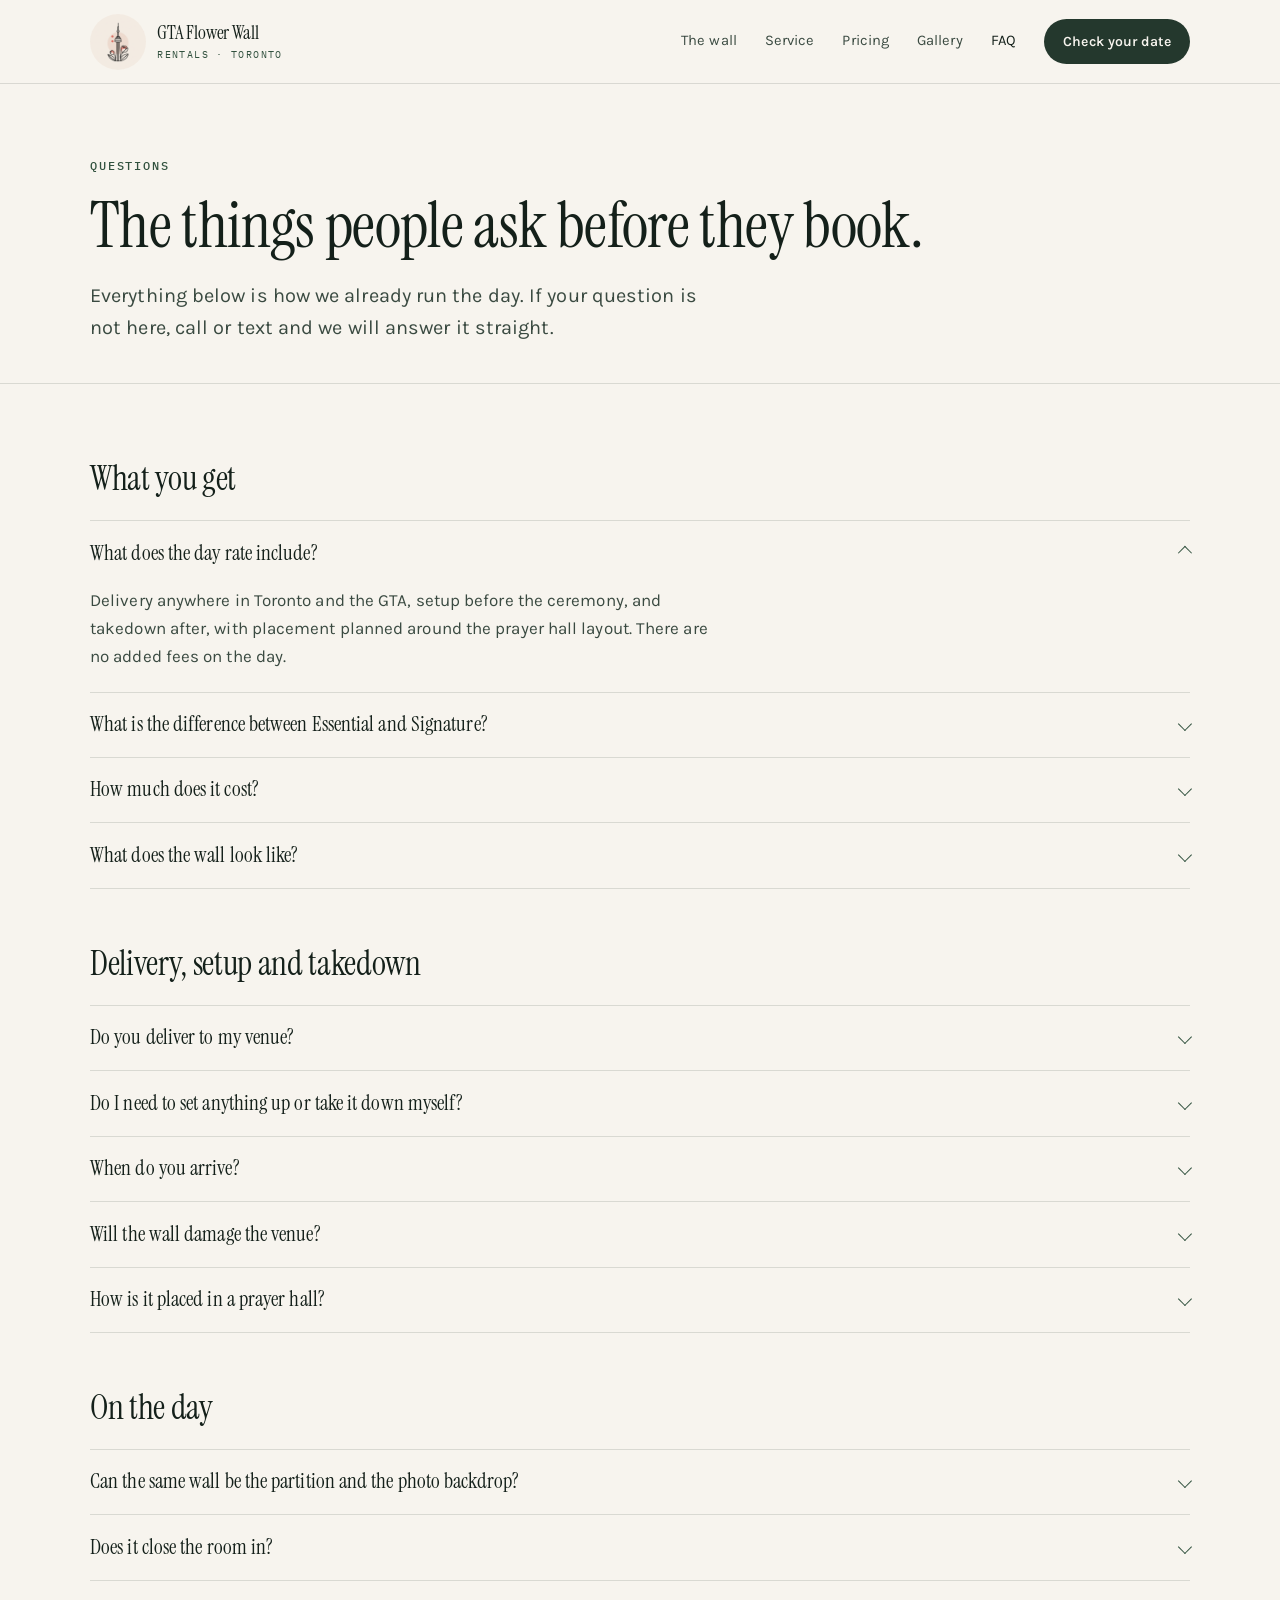
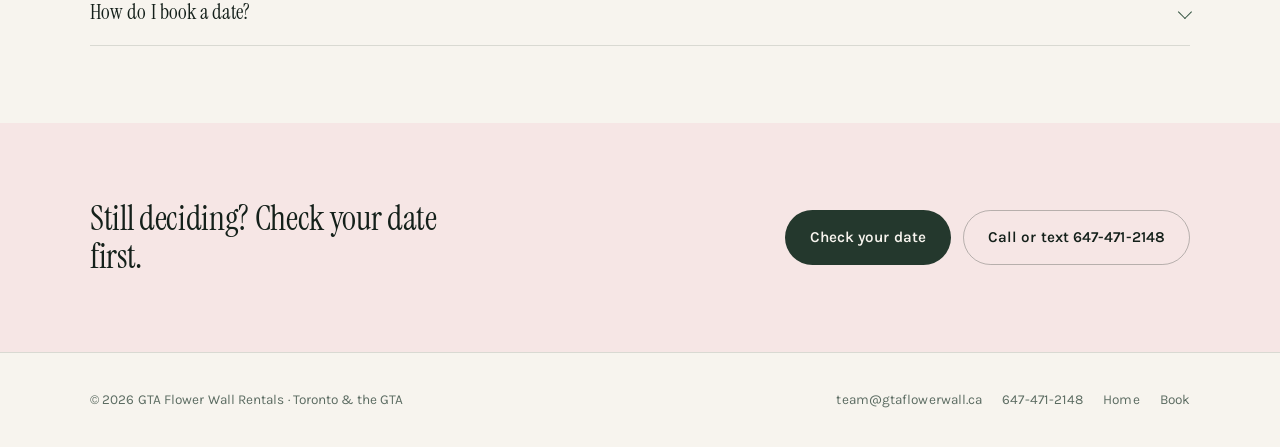
==== faq.html @ 5f161424 "Name the cities and venues we actually serve Searches come in by city, not by region, so the title, " ====
<!doctype html>
<html lang="en">
<head>
<meta charset="utf-8" />
<meta name="viewport" content="width=device-width, initial-scale=1" />
<title>FAQ | Nikkah Partition &amp; Flower Wall Rental in the GTA</title>
<meta name="description" content="Common questions about renting our nikkah partition and flower wall in Toronto and the GTA — what the day rate includes, how delivery, setup and takedown work, and how to book a date." />
<link rel="canonical" href="https://www.gtaflowerwall.ca/faq.html" />
<meta property="og:title" content="FAQ — GTA Flower Wall Rentals" />
<meta property="og:description" content="What the day rate includes, how delivery, setup and takedown work, and how to book. Nikkah partition and flower wall rental across Toronto and the GTA." />
<meta property="og:image" content="https://www.gtaflowerwall.ca/assets/tier2-offcenter.webp" />
<meta property="og:image:width" content="2000" />
<meta property="og:image:height" content="2000" />
<meta property="og:image:alt" content="A white cascading floral wall with chiffon draping, set up as a partition in a masjid prayer hall" />
<meta property="og:type" content="website" />
<meta property="og:url" content="https://www.gtaflowerwall.ca/faq.html" />
<meta property="og:site_name" content="GTA Flower Wall Rentals" />
<meta property="og:locale" content="en_CA" />
<meta name="twitter:card" content="summary_large_image" />
<meta name="twitter:title" content="FAQ — GTA Flower Wall Rentals" />
<meta name="twitter:description" content="What the day rate includes, how delivery, setup and takedown work, and how to book. Nikkah partition and flower wall rental across Toronto and the GTA." />
<meta name="twitter:image" content="https://www.gtaflowerwall.ca/assets/tier2-offcenter.webp" />
<meta name="robots" content="index, follow, max-image-preview:large, max-snippet:-1" />
<meta name="theme-color" content="#24382D" />
<link rel="icon" href="./assets/logo.webp" />

<script type="application/ld+json">
{
  "@context": "https://schema.org",
  "@type": "FAQPage",
  "url": "https://www.gtaflowerwall.ca/faq.html",
  "mainEntity": [
    {
      "@type": "Question",
      "name": "What does the day rate include?",
      "acceptedAnswer": {
        "@type": "Answer",
        "text": "Delivery anywhere in Toronto and the GTA, setup before the ceremony, and takedown after. Placement is planned around the prayer hall layout. There are no added fees on the day."
      }
    },
    {
      "@type": "Question",
      "name": "Do you deliver to my venue?",
      "acceptedAnswer": {
        "@type": "Answer",
        "text": "We serve the whole Greater Toronto Area, and delivery is included in the day rate rather than billed separately. That covers Toronto — including Etobicoke, Scarborough and North York — along with Mississauga, Brampton, Markham, Vaughan, Richmond Hill, Oakville, Milton, Pickering and Ajax. The wall has been set up in masjid prayer halls and banquet halls alike. If your venue sits outside the GTA, ask and we will tell you what is possible."
      }
    },
    {
      "@type": "Question",
      "name": "Do I need to set anything up or take it down myself?",
      "acceptedAnswer": {
        "@type": "Answer",
        "text": "No. We agree an arrival window with you, come in ahead of the guests, position the wall and secure the draping. Afterwards we take the wall down and leave the space as we found it. Nothing is left for you or your family to clean up."
      }
    },
    {
      "@type": "Question",
      "name": "What is the difference between the Essential and Signature packages?",
      "acceptedAnswer": {
        "@type": "Answer",
        "text": "Essential is the flower wall backdrop with full draping, plus two chair covers. Signature adds a white rug under the wall, candle accents and floral arrangements. Delivery, setup and takedown are included in both."
      }
    },
    {
      "@type": "Question",
      "name": "Will the wall damage the venue?",
      "acceptedAnswer": {
        "@type": "Answer",
        "text": "No. The wall is freestanding on a narrow base. Nothing is fixed to walls, carpet or fittings, so there is nothing to patch, unscrew or clean off afterwards."
      }
    },
    {
      "@type": "Question",
      "name": "Can the same wall work as both a partition and a photo backdrop?",
      "acceptedAnswer": {
        "@type": "Answer",
        "text": "Yes, that is what it is built for. It stands as a full-height partition separating the ceremony space during the nikkah, then becomes the wall everyone photographs afterwards. It reads clean in photos and video, in daylight or hall lighting."
      }
    },
    {
      "@type": "Question",
      "name": "What does the wall look like?",
      "acceptedAnswer": {
        "@type": "Answer",
        "text": "White cascading florals with pink and ivory accents, and chiffon drape running to the floor."
      }
    },
    {
      "@type": "Question",
      "name": "How is the wall placed in a prayer hall?",
      "acceptedAnswer": {
        "@type": "Answer",
        "text": "We position it to respect the prayer hall layout and keep the walkways clear. Because it is freestanding, placement can be adjusted on the day to suit the room."
      }
    },
    {
      "@type": "Question",
      "name": "How do I book a date?",
      "acceptedAnswer": {
        "@type": "Answer",
        "text": "Pick your date on the booking form on the main page and it fills in the request, or call or text 647-471-2148. We reply with availability, usually the same day."
      }
    },
    {
      "@type": "Question",
      "name": "How much does it cost?",
      "acceptedAnswer": {
        "@type": "Answer",
        "text": "There are two packages, each charged as one flat day rate with delivery, setup and takedown included. Current rates for both are listed on the pricing section of the main page."
      }
    }
  ]
}
</script>

<link rel="preconnect" href="https://fonts.googleapis.com">
<link rel="preconnect" href="https://fonts.gstatic.com" crossorigin>
<link href="https://fonts.googleapis.com/css2?family=Instrument+Serif:ital@0;1&family=Karla:wght@400;500;600&family=IBM+Plex+Mono:wght@400;500&display=swap" rel="stylesheet">

<style>
/* ──────────────────────────────────────────────────────────
   These tokens and the header/footer rules are kept in step
   with index.html by hand. Change a colour or the nav there
   and it needs the same change here.
   ────────────────────────────────────────────────────────── */

/* ── tokens ─────────────────────────────────────────────── */
:root{
  color-scheme: light;
  --ink:#14201A;
  --moss:#24382D;
  --moss-2:#31513E;
  --sage:#8CA894;
  --blush:#E7B9BC;
  --blush-2:#F6E6E5;
  --ivory:#F7F4EE;
  --paper:#FFFFFF;
  --rule:rgba(20,32,26,.13);
  --rule-strong:rgba(20,32,26,.28);

  --display:"Instrument Serif",Georgia,"Times New Roman",serif;
  --body:"Karla",ui-sans-serif,system-ui,-apple-system,"Segoe UI",Roboto,sans-serif;
  --mono:"IBM Plex Mono",ui-monospace,SFMono-Regular,Menlo,monospace;

  --pad:clamp(1.25rem,4vw,2.5rem);
  --gap:clamp(2.5rem,6vw,5rem);
  --max:1180px;
}

*,*::before,*::after{box-sizing:border-box}
html{scroll-behavior:smooth; -webkit-text-size-adjust:100%}
body{
  margin:0; background:var(--ivory); color:var(--ink);
  font-family:var(--body); font-size:clamp(1rem,.97rem + .18vw,1.0625rem);
  line-height:1.65; letter-spacing:.005em;
  -webkit-font-smoothing:antialiased;
}
img{max-width:100%; display:block}
a{color:inherit}
:focus-visible{outline:2px solid var(--moss); outline-offset:3px; border-radius:2px}

/* ── type ───────────────────────────────────────────────── */
h1,h2,h3{font-family:var(--display); font-weight:400; letter-spacing:-.01em; margin:0}
h1{font-size:clamp(2.4rem,1.6rem + 3.4vw,4rem); line-height:1.04}
h2{font-size:clamp(1.6rem,1.3rem + 1.2vw,2.1rem); line-height:1.12}
p{margin:0}
.lede{font-size:clamp(1.05rem,1rem + .4vw,1.25rem); line-height:1.6; color:#3A4A41; max-width:52ch}
.eyebrow{
  font-family:var(--mono); font-size:.72rem; font-weight:500;
  letter-spacing:.16em; text-transform:uppercase; color:var(--moss-2);
}
.section-head{margin-top:.9rem}
.section-lede{margin-top:1rem}

/* ── layout ─────────────────────────────────────────────── */
.wrap{max-width:var(--max); margin-inline:auto; padding-inline:var(--pad)}
section{padding-block:var(--gap)}
.rule-top{border-top:1px solid var(--rule)}

/* ── buttons ────────────────────────────────────────────── */
.btn{
  display:inline-flex; align-items:center; gap:.55rem;
  font-family:var(--body); font-weight:600; font-size:.95rem;
  padding:.85rem 1.5rem; border-radius:999px; border:1px solid transparent;
  text-decoration:none; cursor:pointer;
  transition:background .18s ease,color .18s ease,border-color .18s ease,transform .18s ease;
}
.btn-primary{background:var(--moss); color:var(--ivory)}
.btn-primary:hover{background:var(--ink)}
.btn-ghost{border-color:var(--rule-strong); color:var(--ink); background:transparent}
.btn-ghost:hover{background:rgba(36,56,45,.06)}
.btn:active{transform:translateY(1px)}

/* ── header ─────────────────────────────────────────────── */
.sticky-top{position:sticky; top:0; z-index:50}
.site-head{
  background:rgba(247,244,238,.86); backdrop-filter:blur(10px);
  border-bottom:1px solid var(--rule);
}
.head-in{display:flex; align-items:center; justify-content:space-between; gap:1rem; padding-block:.85rem}
.brand{display:flex; align-items:center; gap:.7rem; text-decoration:none}
.brand img{height:56px; width:56px; border-radius:50%; object-fit:cover}
.brand b{font-family:var(--display); font-weight:400; font-size:1.18rem; letter-spacing:-.01em; line-height:1.1}
.brand small{display:block; font-family:var(--mono); font-size:.62rem; letter-spacing:.14em; text-transform:uppercase; color:var(--moss-2)}
.nav{display:flex; align-items:center; gap:1.75rem}
.nav a{font-size:.92rem; text-decoration:none; color:#3A4A41; transition:color .15s ease}
.nav a:hover{color:var(--ink)}
.nav a[aria-current="page"]{color:var(--ink)}
.nav .btn{padding:.6rem 1.15rem; font-size:.88rem; color:var(--ivory)}
.menu-btn{display:none; background:none; border:1px solid var(--rule-strong); border-radius:10px; padding:.5rem .6rem; cursor:pointer; color:var(--ink)}
.mobile-nav{display:none; border-top:1px solid var(--rule); background:var(--ivory)}
.mobile-nav a{display:block; padding:.7rem var(--pad); text-decoration:none; border-bottom:1px solid var(--rule)}
.mobile-nav a:last-child{border-bottom:0; color:var(--moss); font-weight:600}
@media (max-width:860px){
  .nav{display:none}
  .menu-btn{display:inline-flex}
  .mobile-nav.open{display:block}
}

/* ── page head ──────────────────────────────────────────── */
.page-head{padding-block:clamp(2.5rem,6vw,4.5rem) clamp(1.5rem,3vw,2.5rem)}
.page-head h1{margin-top:1.1rem}
.page-head .lede{margin-top:1.3rem}

/* ── faq list ───────────────────────────────────────────── */
.faq-group + .faq-group{margin-top:clamp(2.5rem,5vw,3.5rem)}
.faq-group h2{margin-bottom:1.4rem}
.faq{border-top:1px solid var(--rule)}
.faq details{border-bottom:1px solid var(--rule)}
.faq summary{
  display:flex; align-items:flex-start; justify-content:space-between; gap:1.5rem;
  padding:1.15rem 0; cursor:pointer; list-style:none;
  font-family:var(--display); font-size:clamp(1.15rem,1.05rem + .35vw,1.4rem);
  line-height:1.3; transition:color .15s ease;
}
.faq summary::-webkit-details-marker{display:none}
.faq summary:hover{color:var(--moss-2)}
/* The chevron is drawn in CSS so the markup stays plain text. */
.faq summary::after{
  content:""; flex:none; width:.62rem; height:.62rem; margin-top:.5rem;
  border-right:1.5px solid var(--moss-2); border-bottom:1.5px solid var(--moss-2);
  transform:rotate(45deg); transition:transform .2s ease;
}
.faq details[open] summary::after{transform:rotate(-135deg)}
.faq .answer{padding:0 0 1.35rem; max-width:64ch; color:#3A4A41}
.faq .answer p + p{margin-top:.9rem}
.faq .answer a{color:var(--moss-2)}

/* ── closing call to action ─────────────────────────────── */
.faq-cta{background:var(--blush-2)}
.faq-cta .inner{display:flex; flex-wrap:wrap; align-items:center; justify-content:space-between; gap:1.5rem}
.faq-cta h2{max-width:22ch}
.faq-cta .actions{display:flex; flex-wrap:wrap; gap:.75rem}

/* ── footer ─────────────────────────────────────────────── */
.site-foot{border-top:1px solid var(--rule); padding-block:2.25rem; font-size:.85rem; color:#5B6B61}
.foot-in{display:flex; flex-wrap:wrap; align-items:center; justify-content:space-between; gap:1rem}
.foot-in a{text-decoration:none}
.foot-in a:hover{color:var(--ink)}
.foot-links{display:flex; flex-wrap:wrap; gap:1.25rem}

@media (prefers-reduced-motion:reduce){
  html{scroll-behavior:auto}
  *,*::before,*::after{animation-duration:.01ms !important; transition-duration:.01ms !important}
}
</style>
</head>
<body>

<div class="sticky-top">
<header class="site-head">
  <div class="wrap head-in">
    <a class="brand" href="./index.html">
      <img src="./assets/logo.webp" alt="" />
      <span><b>GTA Flower Wall</b><small>Rentals · Toronto</small></span>
    </a>
    <nav class="nav">
      <a href="./index.html#wall">The wall</a>
      <a href="./index.html#service">Service</a>
      <a href="./index.html#pricing">Pricing</a>
      <a href="./index.html#gallery">Gallery</a>
      <a href="./faq.html" aria-current="page">FAQ</a>
      <a class="btn btn-primary" href="./index.html#book">Check your date</a>
    </nav>
    <button class="menu-btn" id="menuBtn" aria-expanded="false" aria-controls="mobileNav" aria-label="Open menu">
      <svg width="20" height="20" viewBox="0 0 24 24" fill="none" stroke="currentColor" stroke-width="1.6" aria-hidden="true"><path d="M4 7h16M4 12h16M4 17h16" stroke-linecap="round"/></svg>
    </button>
  </div>
  <nav class="mobile-nav" id="mobileNav">
    <a href="./index.html#wall">The wall</a>
    <a href="./index.html#service">Service</a>
    <a href="./index.html#pricing">Pricing</a>
    <a href="./index.html#gallery">Gallery</a>
    <a href="./faq.html" aria-current="page">FAQ</a>
    <a href="./index.html#book">Check your date</a>
  </nav>
</header>
</div><!-- /.sticky-top -->

<main id="top">

  <section class="page-head">
    <div class="wrap">
      <p class="eyebrow">Questions</p>
      <h1>The things people ask before they book.</h1>
      <p class="lede">Everything below is how we already run the day. If your question is not here, call or text and we will answer it straight.</p>
    </div>
  </section>

  <section class="rule-top">
    <div class="wrap">

      <div class="faq-group">
        <h2>What you get</h2>
        <div class="faq">

          <details open>
            <summary>What does the day rate include?</summary>
            <div class="answer">
              <p>Delivery anywhere in Toronto and the GTA, setup before the ceremony, and takedown after, with placement planned around the prayer hall layout. There are no added fees on the day.</p>
            </div>
          </details>

          <details>
            <summary>What is the difference between Essential and Signature?</summary>
            <div class="answer">
              <p>Essential is the flower wall backdrop with full draping, plus two chair covers. Signature adds a white rug under the wall, candle accents and floral arrangements. Delivery, setup and takedown are included in both. You can see them side by side on the <a href="./index.html#pricing">pricing section</a>.</p>
            </div>
          </details>

          <details>
            <summary>How much does it cost?</summary>
            <div class="answer">
              <p>Two packages, each charged as one flat day rate, with delivery, setup and takedown included. Current rates for both are listed on the <a href="./index.html#pricing">pricing section</a> of the main page.</p>
            </div>
          </details>

          <details>
            <summary>What does the wall look like?</summary>
            <div class="answer">
              <p>White cascading florals with pink and ivory accents, and chiffon drape running to the floor. There are photos from real setups in the <a href="./index.html#gallery">gallery</a>.</p>
            </div>
          </details>

        </div>
      </div>

      <div class="faq-group">
        <h2>Delivery, setup and takedown</h2>
        <div class="faq">

          <details>
            <summary>Do you deliver to my venue?</summary>
            <div class="answer">
              <p>We serve the whole Greater Toronto Area, and delivery is included in the day rate rather than billed on top. That covers Toronto — including Etobicoke, Scarborough and North York — along with Mississauga, Brampton, Markham, Vaughan, Richmond Hill, Oakville, Milton, Pickering and Ajax.</p>
              <p>The wall has been set up in masjid prayer halls and banquet halls alike. If your venue sits outside the GTA, ask and we will tell you what is possible.</p>
            </div>
          </details>

          <details>
            <summary>Do I need to set anything up or take it down myself?</summary>
            <div class="answer">
              <p>No. We agree an arrival window with you, come in ahead of the guests, position the wall and secure the draping. Afterwards we take the wall down and leave the space as we found it. Nothing is left for you or your family to clean up.</p>
            </div>
          </details>

          <details>
            <summary>When do you arrive?</summary>
            <div class="answer">
              <p>At an arrival window agreed with you in advance, ahead of the guests, so the wall is standing and dressed before anyone is seated.</p>
            </div>
          </details>

          <details>
            <summary>Will the wall damage the venue?</summary>
            <div class="answer">
              <p>No. It is freestanding on a narrow base, and nothing is fixed to walls, carpet or fittings. There is nothing to patch, unscrew or clean off after we leave.</p>
            </div>
          </details>

          <details>
            <summary>How is it placed in a prayer hall?</summary>
            <div class="answer">
              <p>We position it to respect the prayer hall layout and keep the walkways clear. Because it is freestanding, the placement can be adjusted on the day to suit the room.</p>
            </div>
          </details>

        </div>
      </div>

      <div class="faq-group">
        <h2>On the day</h2>
        <div class="faq">

          <details>
            <summary>Can the same wall be the partition and the photo backdrop?</summary>
            <div class="answer">
              <p>Yes, that is what it is built for. It stands as a full-height partition separating the ceremony space during the nikkah, then becomes the wall everyone photographs afterwards. It reads clean in photos and video, in daylight or in hall lighting.</p>
            </div>
          </details>

          <details>
            <summary>Does it close the room in?</summary>
            <div class="answer">
              <p>No. It separates the ceremony space without shutting the room down — full height for privacy, but light and open in the way it reads.</p>
            </div>
          </details>

          <details>
            <summary>How do I book a date?</summary>
            <div class="answer">
              <p>Pick your date on the <a href="./index.html#book">booking form</a> and it fills in the request, or call or text <a href="tel:+16474712148">647-471-2148</a>. We reply with availability, usually the same day.</p>
            </div>
          </details>

        </div>
      </div>

    </div>
  </section>

  <section class="faq-cta">
    <div class="wrap inner">
      <h2>Still deciding? Check your date first.</h2>
      <div class="actions">
        <a class="btn btn-primary" href="./index.html#book">Check your date</a>
        <a class="btn btn-ghost" href="tel:+16474712148">Call or text 647-471-2148</a>
      </div>
    </div>
  </section>

</main>

<footer class="site-foot">
  <div class="wrap foot-in">
    <p>© <span id="year"></span> GTA Flower Wall Rentals · Toronto &amp; the GTA</p>
    <div class="foot-links">
      <a href="mailto:team@gtaflowerwall.ca">team@gtaflowerwall.ca</a>
      <a href="tel:+16474712148">647-471-2148</a>
      <a href="./index.html">Home</a>
      <a href="./index.html#book">Book</a>
    </div>
  </div>
</footer>

<script>
(function () {
  document.getElementById('year').textContent = new Date().getFullYear();

  var btn = document.getElementById('menuBtn');
  var nav = document.getElementById('mobileNav');
  btn.addEventListener('click', function () {
    var open = nav.classList.toggle('open');
    btn.setAttribute('aria-expanded', open ? 'true' : 'false');
    btn.setAttribute('aria-label', open ? 'Close menu' : 'Open menu');
  });
})();
</script>
</body>
</html>
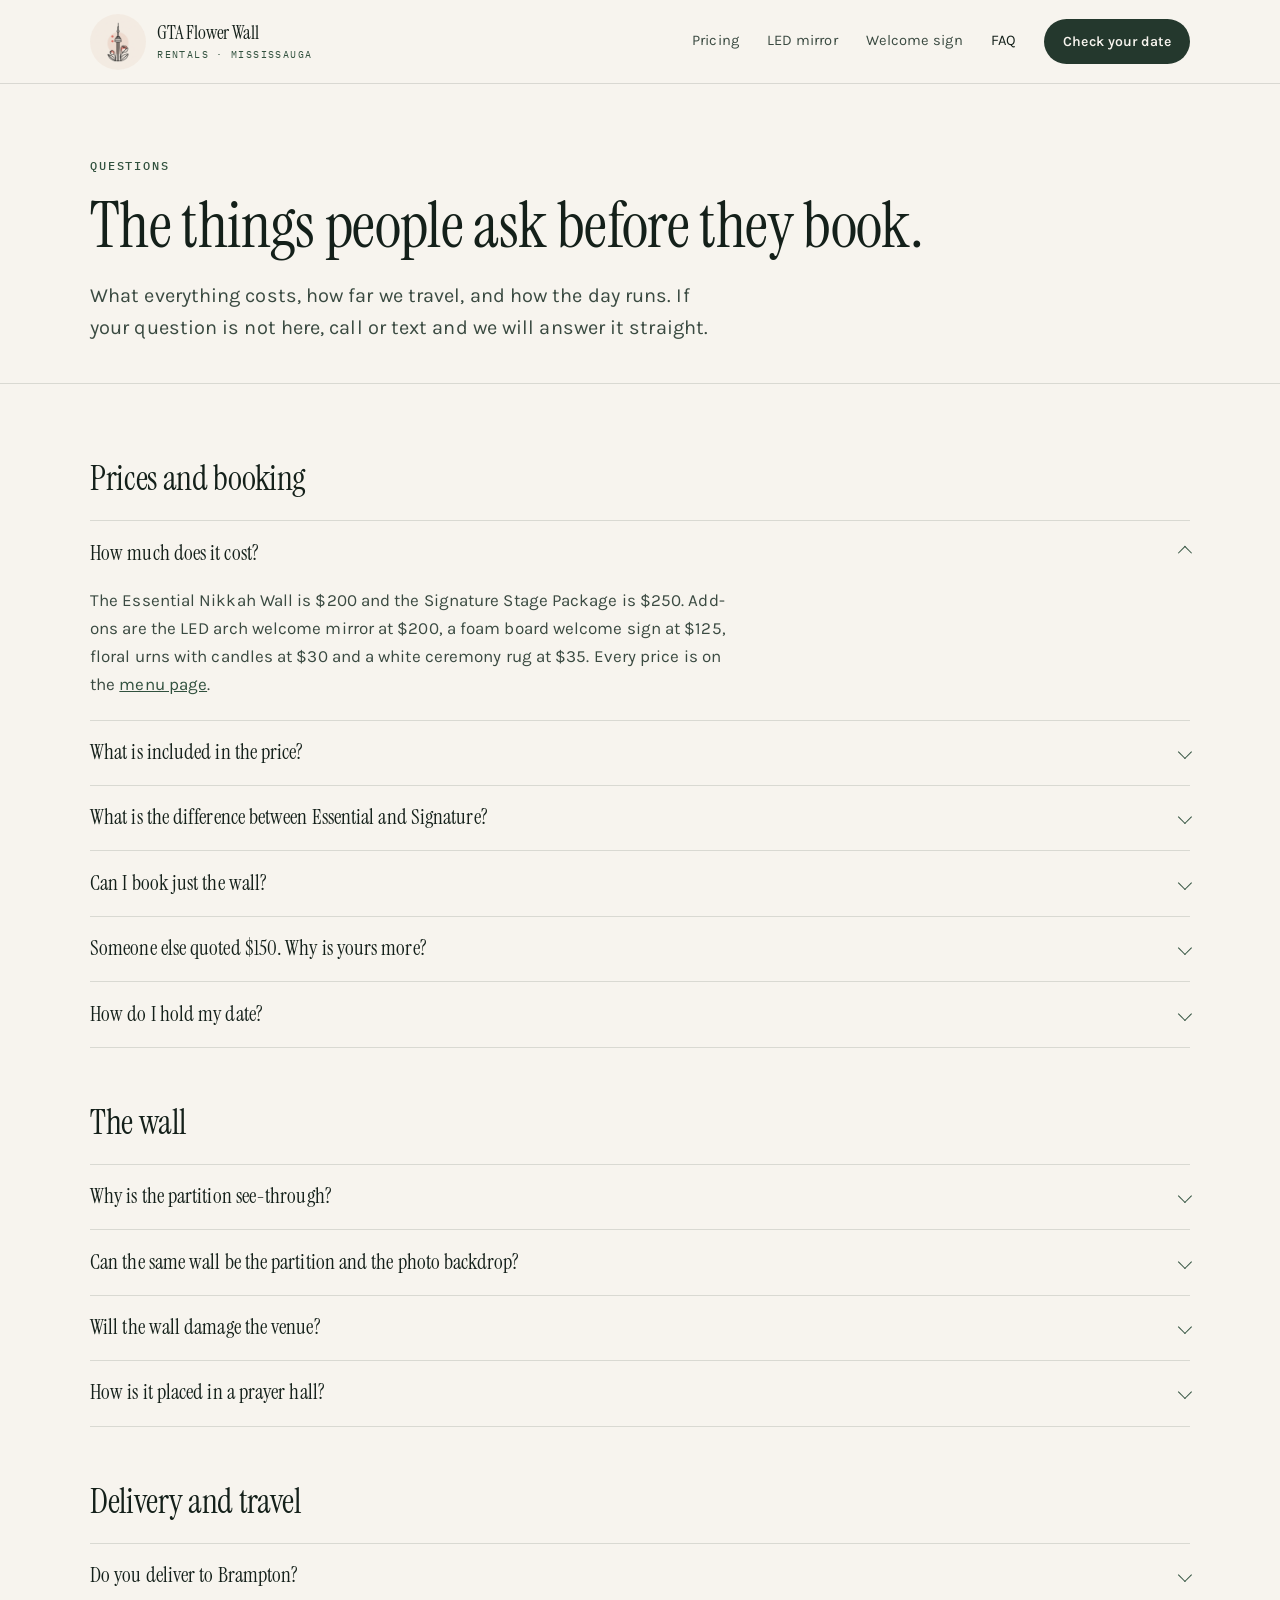
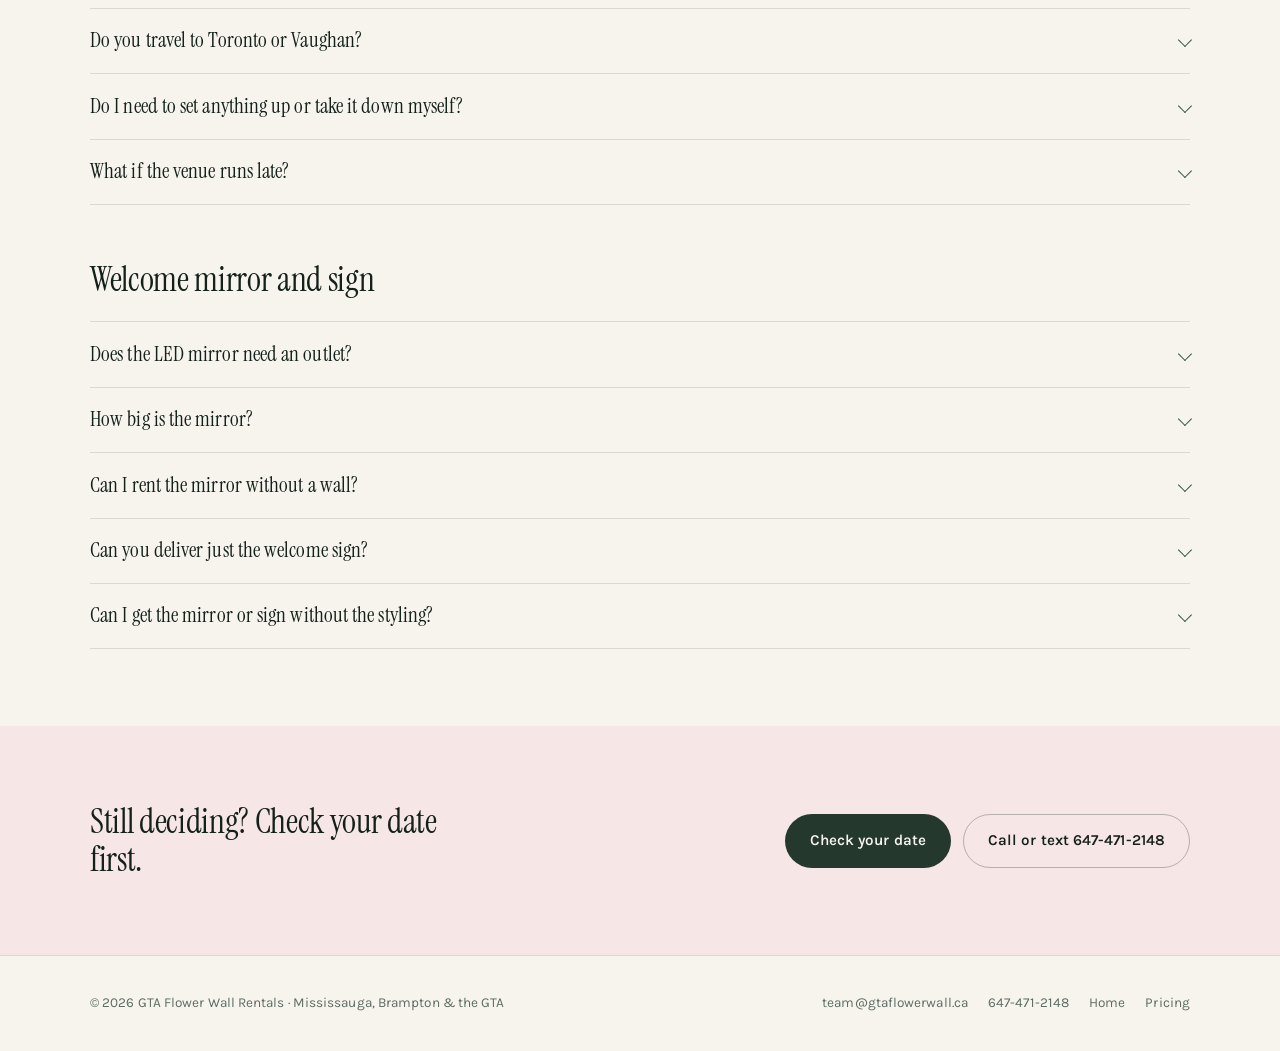
==== commit fda1ef49: "Add the menu, LED mirror and welcome sign pages with the new prices The wall is now $200 and Signatu" ====
--- a/faq.html
+++ b/faq.html
@@ -3,11 +3,24 @@
 <head>
 <meta charset="utf-8" />
 <meta name="viewport" content="width=device-width, initial-scale=1" />
-<title>FAQ | Nikkah Partition &amp; Flower Wall Rental in the GTA</title>
-<meta name="description" content="Common questions about renting our nikkah partition and flower wall in Toronto and the GTA — what the day rate includes, how delivery, setup and takedown work, and how to book a date." />
+
+<!-- Google tag (gtag.js) -->
+<script async src="https://www.googletagmanager.com/gtag/js?id=G-F6WPLRNJF5"></script>
+<script>
+  window.dataLayer = window.dataLayer || [];
+  function gtag(){dataLayer.push(arguments);}
+  gtag('js', new Date());
+
+  gtag('config', 'G-F6WPLRNJF5');
+</script>
+<!-- Conversion tracking. Must load after gtag so window.gfwTrack is ready. -->
+<script src="./assets/track.js"></script>
+<script src="./assets/site.js" defer></script>
+<title>FAQ | Nikkah Backdrop Rental in Mississauga, Brampton &amp; the GTA</title>
+<meta name="description" content="Prices, delivery to Brampton and Toronto, why the partition is see-through, the LED welcome mirror, and how to hold your date. Nikkah backdrop rental in Mississauga and the GTA." />
 <link rel="canonical" href="https://www.gtaflowerwall.ca/faq.html" />
 <meta property="og:title" content="FAQ — GTA Flower Wall Rentals" />
-<meta property="og:description" content="What the day rate includes, how delivery, setup and takedown work, and how to book. Nikkah partition and flower wall rental across Toronto and the GTA." />
+<meta property="og:description" content="Prices, delivery and travel, the see-through partition, the LED welcome mirror, and how to hold your date." />
 <meta property="og:image" content="https://www.gtaflowerwall.ca/assets/tier2-offcenter.webp" />
 <meta property="og:image:width" content="2000" />
 <meta property="og:image:height" content="2000" />
@@ -18,12 +31,14 @@
 <meta property="og:locale" content="en_CA" />
 <meta name="twitter:card" content="summary_large_image" />
 <meta name="twitter:title" content="FAQ — GTA Flower Wall Rentals" />
-<meta name="twitter:description" content="What the day rate includes, how delivery, setup and takedown work, and how to book. Nikkah partition and flower wall rental across Toronto and the GTA." />
+<meta name="twitter:description" content="Prices, delivery and travel, the see-through partition, the LED welcome mirror, and how to hold your date." />
 <meta name="twitter:image" content="https://www.gtaflowerwall.ca/assets/tier2-offcenter.webp" />
 <meta name="robots" content="index, follow, max-image-preview:large, max-snippet:-1" />
 <meta name="theme-color" content="#24382D" />
 <link rel="icon" href="./assets/logo.webp" />
 
+<!-- Keep these answers word-for-word in step with the visible
+     answers below. Google checks that they match. -->
 <script type="application/ld+json">
 {
   "@context": "https://schema.org",
@@ -32,83 +47,98 @@
   "mainEntity": [
     {
       "@type": "Question",
-      "name": "What does the day rate include?",
-      "acceptedAnswer": {
-        "@type": "Answer",
-        "text": "Delivery anywhere in Toronto and the GTA, setup before the ceremony, and takedown after. Placement is planned around the prayer hall layout. There are no added fees on the day."
-      }
-    },
-    {
-      "@type": "Question",
-      "name": "Do you deliver to my venue?",
-      "acceptedAnswer": {
-        "@type": "Answer",
-        "text": "We serve the whole Greater Toronto Area, and delivery is included in the day rate rather than billed separately. That covers Toronto — including Etobicoke, Scarborough and North York — along with Mississauga, Brampton, Markham, Vaughan, Richmond Hill, Oakville, Milton, Pickering and Ajax. The wall has been set up in masjid prayer halls and banquet halls alike. If your venue sits outside the GTA, ask and we will tell you what is possible."
-      }
+      "name": "How much does it cost?",
+      "acceptedAnswer": { "@type": "Answer", "text": "The Essential Nikkah Wall is $200 and the Signature Stage Package is $250. Add-ons are the LED arch welcome mirror at $200, a foam board welcome sign at $125, floral urns with candles at $30 and a white ceremony rug at $35. Every price is on the menu page." }
+    },
+    {
+      "@type": "Question",
+      "name": "What is included in the price?",
+      "acceptedAnswer": { "@type": "Answer", "text": "Delivery, setup before the ceremony, and takedown at the end of the night, even when the venue runs past midnight. In Mississauga and Brampton that is all included, with nothing added on the day." }
+    },
+    {
+      "@type": "Question",
+      "name": "What is the difference between Essential and Signature?",
+      "acceptedAnswer": { "@type": "Answer", "text": "Essential is the wall: a pipe-and-drape backdrop with a floral header across the top, chiffon side curtains and cascading petal strands through the centre. Signature adds a white ceremony rug and two floral urns with LED pillar candles, for $15 less than adding them separately." }
+    },
+    {
+      "@type": "Question",
+      "name": "Can I book just the wall?",
+      "acceptedAnswer": { "@type": "Answer", "text": "Yes. The wall on its own is $200. Everything else is optional." }
+    },
+    {
+      "@type": "Question",
+      "name": "Someone else quoted $150. Why is yours more?",
+      "acceptedAnswer": { "@type": "Answer", "text": "Lower quotes are usually a bare divider with no floral header, rug or candles, and often no takedown. Compare what actually arrives and what is included, not the headline number." }
+    },
+    {
+      "@type": "Question",
+      "name": "How do I hold my date?",
+      "acceptedAnswer": { "@type": "Answer", "text": "Send your date through the booking form or call or text 647-471-2148. A $50 e-transfer holds the date, and the balance is paid in cash on the day." }
+    },
+    {
+      "@type": "Question",
+      "name": "Why is the partition see-through?",
+      "acceptedAnswer": { "@type": "Answer", "text": "By design. The couple walks through it and sits on either side, which is how the ceremony photographs best." }
+    },
+    {
+      "@type": "Question",
+      "name": "Can the same wall be the partition and the photo backdrop?",
+      "acceptedAnswer": { "@type": "Answer", "text": "Yes, that is what it is built for. It separates the two sides during the nikkah, then becomes the wall everyone photographs afterwards. It reads clean in photos and video, in daylight or in hall lighting." }
+    },
+    {
+      "@type": "Question",
+      "name": "Will the wall damage the venue?",
+      "acceptedAnswer": { "@type": "Answer", "text": "No. It is freestanding on a narrow base, and nothing is fixed to walls, carpet or fittings. There is nothing to patch, unscrew or clean off after we leave." }
+    },
+    {
+      "@type": "Question",
+      "name": "How is it placed in a prayer hall?",
+      "acceptedAnswer": { "@type": "Answer", "text": "We position it to respect the prayer hall layout and keep the walkways clear. Because it is freestanding, the placement can be adjusted on the day to suit the room." }
+    },
+    {
+      "@type": "Question",
+      "name": "Do you deliver to Brampton?",
+      "acceptedAnswer": { "@type": "Answer", "text": "Yes. Delivery, setup and takedown are free in Brampton, the same as in Mississauga." }
+    },
+    {
+      "@type": "Question",
+      "name": "Do you travel to Toronto or Vaughan?",
+      "acceptedAnswer": { "@type": "Answer", "text": "Yes. Outside Mississauga and Brampton we quote one all-in price with travel included, before you book. We travel to Toronto, Etobicoke, Scarborough, Oakville, Milton, Burlington, Hamilton, Vaughan, Markham, Richmond Hill, Caledon, Halton Hills, Ajax, Pickering, Whitby and Oshawa. We have set up at ISNA Canada in Mississauga and Artistic Decor Venue in Etobicoke." }
     },
     {
       "@type": "Question",
       "name": "Do I need to set anything up or take it down myself?",
-      "acceptedAnswer": {
-        "@type": "Answer",
-        "text": "No. We agree an arrival window with you, come in ahead of the guests, position the wall and secure the draping. Afterwards we take the wall down and leave the space as we found it. Nothing is left for you or your family to clean up."
-      }
-    },
-    {
-      "@type": "Question",
-      "name": "What is the difference between the Essential and Signature packages?",
-      "acceptedAnswer": {
-        "@type": "Answer",
-        "text": "Essential is the flower wall backdrop with full draping, plus two chair covers. Signature adds a white rug under the wall, candle accents and floral arrangements. Delivery, setup and takedown are included in both."
-      }
-    },
-    {
-      "@type": "Question",
-      "name": "Will the wall damage the venue?",
-      "acceptedAnswer": {
-        "@type": "Answer",
-        "text": "No. The wall is freestanding on a narrow base. Nothing is fixed to walls, carpet or fittings, so there is nothing to patch, unscrew or clean off afterwards."
-      }
-    },
-    {
-      "@type": "Question",
-      "name": "Can the same wall work as both a partition and a photo backdrop?",
-      "acceptedAnswer": {
-        "@type": "Answer",
-        "text": "Yes, that is what it is built for. It stands as a full-height partition separating the ceremony space during the nikkah, then becomes the wall everyone photographs afterwards. It reads clean in photos and video, in daylight or hall lighting."
-      }
-    },
-    {
-      "@type": "Question",
-      "name": "What does the wall look like?",
-      "acceptedAnswer": {
-        "@type": "Answer",
-        "text": "White cascading florals with pink and ivory accents, and chiffon drape running to the floor."
-      }
-    },
-    {
-      "@type": "Question",
-      "name": "How is the wall placed in a prayer hall?",
-      "acceptedAnswer": {
-        "@type": "Answer",
-        "text": "We position it to respect the prayer hall layout and keep the walkways clear. Because it is freestanding, placement can be adjusted on the day to suit the room."
-      }
-    },
-    {
-      "@type": "Question",
-      "name": "How do I book a date?",
-      "acceptedAnswer": {
-        "@type": "Answer",
-        "text": "Pick your date on the booking form on the main page and it fills in the request, or call or text 647-471-2148. We reply with availability, usually the same day."
-      }
-    },
-    {
-      "@type": "Question",
-      "name": "How much does it cost?",
-      "acceptedAnswer": {
-        "@type": "Answer",
-        "text": "There are two packages, each charged as one flat day rate with delivery, setup and takedown included. Current rates for both are listed on the pricing section of the main page."
-      }
+      "acceptedAnswer": { "@type": "Answer", "text": "No. We agree an arrival window with you, come in ahead of the guests and have the wall up in about ten minutes. At the end of the night we take it down and leave the space as we found it." }
+    },
+    {
+      "@type": "Question",
+      "name": "What if the venue runs late?",
+      "acceptedAnswer": { "@type": "Answer", "text": "Takedown at the end of the night is part of the price, including after midnight." }
+    },
+    {
+      "@type": "Question",
+      "name": "Does the LED mirror need an outlet?",
+      "acceptedAnswer": { "@type": "Answer", "text": "No. It runs on its own portable power station, so it can stand anywhere in the venue." }
+    },
+    {
+      "@type": "Question",
+      "name": "How big is the mirror?",
+      "acceptedAnswer": { "@type": "Answer", "text": "It is a full-length arch, 20 inches wide. Most rental welcome mirrors are 16 inches." }
+    },
+    {
+      "@type": "Question",
+      "name": "Can I rent the mirror without a wall?",
+      "acceptedAnswer": { "@type": "Answer", "text": "Yes. On its own it is $275, delivered, styled, set up and taken down in Mississauga and Brampton. Further out, travel is folded into one price." }
+    },
+    {
+      "@type": "Question",
+      "name": "Can you deliver just the welcome sign?",
+      "acceptedAnswer": { "@type": "Answer", "text": "Not on its own. It comes styled with a wall or mirror booking for $125, or you can buy it for $140 and pick up the board and a flat-pack easel in Mississauga." }
+    },
+    {
+      "@type": "Question",
+      "name": "Can I get the mirror or sign without the styling?",
+      "acceptedAnswer": { "@type": "Answer", "text": "The mirror, and the sign when it comes with a booking, always arrive styled with florals, LED pillar candles, a gold lantern, greenery and chiffon. There is no bare version." }
     }
   ]
 }
@@ -117,153 +147,11 @@
 <link rel="preconnect" href="https://fonts.googleapis.com">
 <link rel="preconnect" href="https://fonts.gstatic.com" crossorigin>
 <link href="https://fonts.googleapis.com/css2?family=Instrument+Serif:ital@0;1&family=Karla:wght@400;500;600&family=IBM+Plex+Mono:wght@400;500&display=swap" rel="stylesheet">
+<link rel="stylesheet" href="./assets/site.css">
 
 <style>
-/* ──────────────────────────────────────────────────────────
-   These tokens and the header/footer rules are kept in step
-   with index.html by hand. Change a colour or the nav there
-   and it needs the same change here.
-   ────────────────────────────────────────────────────────── */
-
-/* ── tokens ─────────────────────────────────────────────── */
-:root{
-  color-scheme: light;
-  --ink:#14201A;
-  --moss:#24382D;
-  --moss-2:#31513E;
-  --sage:#8CA894;
-  --blush:#E7B9BC;
-  --blush-2:#F6E6E5;
-  --ivory:#F7F4EE;
-  --paper:#FFFFFF;
-  --rule:rgba(20,32,26,.13);
-  --rule-strong:rgba(20,32,26,.28);
-
-  --display:"Instrument Serif",Georgia,"Times New Roman",serif;
-  --body:"Karla",ui-sans-serif,system-ui,-apple-system,"Segoe UI",Roboto,sans-serif;
-  --mono:"IBM Plex Mono",ui-monospace,SFMono-Regular,Menlo,monospace;
-
-  --pad:clamp(1.25rem,4vw,2.5rem);
-  --gap:clamp(2.5rem,6vw,5rem);
-  --max:1180px;
-}
-
-*,*::before,*::after{box-sizing:border-box}
-html{scroll-behavior:smooth; -webkit-text-size-adjust:100%}
-body{
-  margin:0; background:var(--ivory); color:var(--ink);
-  font-family:var(--body); font-size:clamp(1rem,.97rem + .18vw,1.0625rem);
-  line-height:1.65; letter-spacing:.005em;
-  -webkit-font-smoothing:antialiased;
-}
-img{max-width:100%; display:block}
-a{color:inherit}
-:focus-visible{outline:2px solid var(--moss); outline-offset:3px; border-radius:2px}
-
-/* ── type ───────────────────────────────────────────────── */
-h1,h2,h3{font-family:var(--display); font-weight:400; letter-spacing:-.01em; margin:0}
-h1{font-size:clamp(2.4rem,1.6rem + 3.4vw,4rem); line-height:1.04}
-h2{font-size:clamp(1.6rem,1.3rem + 1.2vw,2.1rem); line-height:1.12}
-p{margin:0}
-.lede{font-size:clamp(1.05rem,1rem + .4vw,1.25rem); line-height:1.6; color:#3A4A41; max-width:52ch}
-.eyebrow{
-  font-family:var(--mono); font-size:.72rem; font-weight:500;
-  letter-spacing:.16em; text-transform:uppercase; color:var(--moss-2);
-}
-.section-head{margin-top:.9rem}
-.section-lede{margin-top:1rem}
-
-/* ── layout ─────────────────────────────────────────────── */
-.wrap{max-width:var(--max); margin-inline:auto; padding-inline:var(--pad)}
-section{padding-block:var(--gap)}
-.rule-top{border-top:1px solid var(--rule)}
-
-/* ── buttons ────────────────────────────────────────────── */
-.btn{
-  display:inline-flex; align-items:center; gap:.55rem;
-  font-family:var(--body); font-weight:600; font-size:.95rem;
-  padding:.85rem 1.5rem; border-radius:999px; border:1px solid transparent;
-  text-decoration:none; cursor:pointer;
-  transition:background .18s ease,color .18s ease,border-color .18s ease,transform .18s ease;
-}
-.btn-primary{background:var(--moss); color:var(--ivory)}
-.btn-primary:hover{background:var(--ink)}
-.btn-ghost{border-color:var(--rule-strong); color:var(--ink); background:transparent}
-.btn-ghost:hover{background:rgba(36,56,45,.06)}
-.btn:active{transform:translateY(1px)}
-
-/* ── header ─────────────────────────────────────────────── */
-.sticky-top{position:sticky; top:0; z-index:50}
-.site-head{
-  background:rgba(247,244,238,.86); backdrop-filter:blur(10px);
-  border-bottom:1px solid var(--rule);
-}
-.head-in{display:flex; align-items:center; justify-content:space-between; gap:1rem; padding-block:.85rem}
-.brand{display:flex; align-items:center; gap:.7rem; text-decoration:none}
-.brand img{height:56px; width:56px; border-radius:50%; object-fit:cover}
-.brand b{font-family:var(--display); font-weight:400; font-size:1.18rem; letter-spacing:-.01em; line-height:1.1}
-.brand small{display:block; font-family:var(--mono); font-size:.62rem; letter-spacing:.14em; text-transform:uppercase; color:var(--moss-2)}
-.nav{display:flex; align-items:center; gap:1.75rem}
-.nav a{font-size:.92rem; text-decoration:none; color:#3A4A41; transition:color .15s ease}
-.nav a:hover{color:var(--ink)}
-.nav a[aria-current="page"]{color:var(--ink)}
-.nav .btn{padding:.6rem 1.15rem; font-size:.88rem; color:var(--ivory)}
-.menu-btn{display:none; background:none; border:1px solid var(--rule-strong); border-radius:10px; padding:.5rem .6rem; cursor:pointer; color:var(--ink)}
-.mobile-nav{display:none; border-top:1px solid var(--rule); background:var(--ivory)}
-.mobile-nav a{display:block; padding:.7rem var(--pad); text-decoration:none; border-bottom:1px solid var(--rule)}
-.mobile-nav a:last-child{border-bottom:0; color:var(--moss); font-weight:600}
-@media (max-width:860px){
-  .nav{display:none}
-  .menu-btn{display:inline-flex}
-  .mobile-nav.open{display:block}
-}
-
-/* ── page head ──────────────────────────────────────────── */
-.page-head{padding-block:clamp(2.5rem,6vw,4.5rem) clamp(1.5rem,3vw,2.5rem)}
-.page-head h1{margin-top:1.1rem}
-.page-head .lede{margin-top:1.3rem}
-
-/* ── faq list ───────────────────────────────────────────── */
 .faq-group + .faq-group{margin-top:clamp(2.5rem,5vw,3.5rem)}
-.faq-group h2{margin-bottom:1.4rem}
-.faq{border-top:1px solid var(--rule)}
-.faq details{border-bottom:1px solid var(--rule)}
-.faq summary{
-  display:flex; align-items:flex-start; justify-content:space-between; gap:1.5rem;
-  padding:1.15rem 0; cursor:pointer; list-style:none;
-  font-family:var(--display); font-size:clamp(1.15rem,1.05rem + .35vw,1.4rem);
-  line-height:1.3; transition:color .15s ease;
-}
-.faq summary::-webkit-details-marker{display:none}
-.faq summary:hover{color:var(--moss-2)}
-/* The chevron is drawn in CSS so the markup stays plain text. */
-.faq summary::after{
-  content:""; flex:none; width:.62rem; height:.62rem; margin-top:.5rem;
-  border-right:1.5px solid var(--moss-2); border-bottom:1.5px solid var(--moss-2);
-  transform:rotate(45deg); transition:transform .2s ease;
-}
-.faq details[open] summary::after{transform:rotate(-135deg)}
-.faq .answer{padding:0 0 1.35rem; max-width:64ch; color:#3A4A41}
-.faq .answer p + p{margin-top:.9rem}
-.faq .answer a{color:var(--moss-2)}
-
-/* ── closing call to action ─────────────────────────────── */
-.faq-cta{background:var(--blush-2)}
-.faq-cta .inner{display:flex; flex-wrap:wrap; align-items:center; justify-content:space-between; gap:1.5rem}
-.faq-cta h2{max-width:22ch}
-.faq-cta .actions{display:flex; flex-wrap:wrap; gap:.75rem}
-
-/* ── footer ─────────────────────────────────────────────── */
-.site-foot{border-top:1px solid var(--rule); padding-block:2.25rem; font-size:.85rem; color:#5B6B61}
-.foot-in{display:flex; flex-wrap:wrap; align-items:center; justify-content:space-between; gap:1rem}
-.foot-in a{text-decoration:none}
-.foot-in a:hover{color:var(--ink)}
-.foot-links{display:flex; flex-wrap:wrap; gap:1.25rem}
-
-@media (prefers-reduced-motion:reduce){
-  html{scroll-behavior:auto}
-  *,*::before,*::after{animation-duration:.01ms !important; transition-duration:.01ms !important}
-}
+.faq-group h2{margin-bottom:1.4rem; font-size:clamp(1.6rem,1.3rem + 1.2vw,2.1rem); line-height:1.12}
 </style>
 </head>
 <body>
@@ -271,29 +159,27 @@
 <div class="sticky-top">
 <header class="site-head">
   <div class="wrap head-in">
-    <a class="brand" href="./index.html">
+    <a class="brand" href="./">
       <img src="./assets/logo.webp" alt="" />
-      <span><b>GTA Flower Wall</b><small>Rentals · Toronto</small></span>
+      <span><b>GTA Flower Wall</b><small>Rentals · Mississauga</small></span>
     </a>
     <nav class="nav">
-      <a href="./index.html#wall">The wall</a>
-      <a href="./index.html#service">Service</a>
-      <a href="./index.html#pricing">Pricing</a>
-      <a href="./index.html#gallery">Gallery</a>
+      <a href="./menu.html">Pricing</a>
+      <a href="./led-mirror.html">LED mirror</a>
+      <a href="./welcome-sign.html">Welcome sign</a>
       <a href="./faq.html" aria-current="page">FAQ</a>
-      <a class="btn btn-primary" href="./index.html#book">Check your date</a>
+      <a class="btn btn-primary" href="./#book">Check your date</a>
     </nav>
     <button class="menu-btn" id="menuBtn" aria-expanded="false" aria-controls="mobileNav" aria-label="Open menu">
       <svg width="20" height="20" viewBox="0 0 24 24" fill="none" stroke="currentColor" stroke-width="1.6" aria-hidden="true"><path d="M4 7h16M4 12h16M4 17h16" stroke-linecap="round"/></svg>
     </button>
   </div>
   <nav class="mobile-nav" id="mobileNav">
-    <a href="./index.html#wall">The wall</a>
-    <a href="./index.html#service">Service</a>
-    <a href="./index.html#pricing">Pricing</a>
-    <a href="./index.html#gallery">Gallery</a>
+    <a href="./menu.html">Pricing</a>
+    <a href="./led-mirror.html">LED mirror</a>
+    <a href="./welcome-sign.html">Welcome sign</a>
     <a href="./faq.html" aria-current="page">FAQ</a>
-    <a href="./index.html#book">Check your date</a>
+    <a href="./#book">Check your date</a>
   </nav>
 </header>
 </div><!-- /.sticky-top -->
@@ -304,42 +190,56 @@
     <div class="wrap">
       <p class="eyebrow">Questions</p>
       <h1>The things people ask before they book.</h1>
-      <p class="lede">Everything below is how we already run the day. If your question is not here, call or text and we will answer it straight.</p>
+      <p class="lede">What everything costs, how far we travel, and how the day runs. If your question is not here, call or text and we will answer it straight.</p>
     </div>
   </section>
 
-  <section class="rule-top">
+  <section class="rule-top" data-track-area="faq_list">
     <div class="wrap">
 
       <div class="faq-group">
-        <h2>What you get</h2>
+        <h2>Prices and booking</h2>
         <div class="faq">
 
           <details open>
-            <summary>What does the day rate include?</summary>
-            <div class="answer">
-              <p>Delivery anywhere in Toronto and the GTA, setup before the ceremony, and takedown after, with placement planned around the prayer hall layout. There are no added fees on the day.</p>
+            <summary>How much does it cost?</summary>
+            <div class="answer">
+              <p>The Essential Nikkah Wall is $200 and the Signature Stage Package is $250. Add-ons are the LED arch welcome mirror at $200, a foam board welcome sign at $125, floral urns with candles at $30 and a white ceremony rug at $35. Every price is on the <a href="./menu.html">menu page</a>.</p>
+            </div>
+          </details>
+
+          <details>
+            <summary>What is included in the price?</summary>
+            <div class="answer">
+              <p>Delivery, setup before the ceremony, and takedown at the end of the night, even when the venue runs past midnight. In Mississauga and Brampton that is all included, with nothing added on the day.</p>
             </div>
           </details>
 
           <details>
             <summary>What is the difference between Essential and Signature?</summary>
             <div class="answer">
-              <p>Essential is the flower wall backdrop with full draping, plus two chair covers. Signature adds a white rug under the wall, candle accents and floral arrangements. Delivery, setup and takedown are included in both. You can see them side by side on the <a href="./index.html#pricing">pricing section</a>.</p>
-            </div>
-          </details>
-
-          <details>
-            <summary>How much does it cost?</summary>
-            <div class="answer">
-              <p>Two packages, each charged as one flat day rate, with delivery, setup and takedown included. Current rates for both are listed on the <a href="./index.html#pricing">pricing section</a> of the main page.</p>
-            </div>
-          </details>
-
-          <details>
-            <summary>What does the wall look like?</summary>
-            <div class="answer">
-              <p>White cascading florals with pink and ivory accents, and chiffon drape running to the floor. There are photos from real setups in the <a href="./index.html#gallery">gallery</a>.</p>
+              <p>Essential is the wall: a pipe-and-drape backdrop with a floral header across the top, chiffon side curtains and cascading petal strands through the centre. Signature adds a white ceremony rug and two floral urns with LED pillar candles, for $15 less than adding them separately.</p>
+            </div>
+          </details>
+
+          <details>
+            <summary>Can I book just the wall?</summary>
+            <div class="answer">
+              <p>Yes. The wall on its own is $200. Everything else is optional.</p>
+            </div>
+          </details>
+
+          <details>
+            <summary>Someone else quoted $150. Why is yours more?</summary>
+            <div class="answer">
+              <p>Lower quotes are usually a bare divider with no floral header, rug or candles, and often no takedown. Compare what actually arrives and what is included, not the headline number.</p>
+            </div>
+          </details>
+
+          <details>
+            <summary>How do I hold my date?</summary>
+            <div class="answer">
+              <p>Send your date through the <a href="./#book">booking form</a> or call or text <a href="tel:+16474712148">647-471-2148</a>. A $50 e-transfer holds the date, and the balance is paid in cash on the day.</p>
             </div>
           </details>
 
@@ -347,42 +247,71 @@
       </div>
 
       <div class="faq-group">
-        <h2>Delivery, setup and takedown</h2>
+        <h2>The wall</h2>
         <div class="faq">
 
           <details>
-            <summary>Do you deliver to my venue?</summary>
-            <div class="answer">
-              <p>We serve the whole Greater Toronto Area, and delivery is included in the day rate rather than billed on top. That covers Toronto — including Etobicoke, Scarborough and North York — along with Mississauga, Brampton, Markham, Vaughan, Richmond Hill, Oakville, Milton, Pickering and Ajax.</p>
-              <p>The wall has been set up in masjid prayer halls and banquet halls alike. If your venue sits outside the GTA, ask and we will tell you what is possible.</p>
+            <summary>Why is the partition see-through?</summary>
+            <div class="answer">
+              <p>By design. The couple walks through it and sits on either side, which is how the ceremony photographs best.</p>
+            </div>
+          </details>
+
+          <details>
+            <summary>Can the same wall be the partition and the photo backdrop?</summary>
+            <div class="answer">
+              <p>Yes, that is what it is built for. It separates the two sides during the nikkah, then becomes the wall everyone photographs afterwards. It reads clean in photos and video, in daylight or in hall lighting.</p>
+            </div>
+          </details>
+
+          <details>
+            <summary>Will the wall damage the venue?</summary>
+            <div class="answer">
+              <p>No. It is freestanding on a narrow base, and nothing is fixed to walls, carpet or fittings. There is nothing to patch, unscrew or clean off after we leave.</p>
+            </div>
+          </details>
+
+          <details>
+            <summary>How is it placed in a prayer hall?</summary>
+            <div class="answer">
+              <p>We position it to respect the prayer hall layout and keep the walkways clear. Because it is freestanding, the placement can be adjusted on the day to suit the room.</p>
+            </div>
+          </details>
+
+        </div>
+      </div>
+
+      <div class="faq-group">
+        <h2>Delivery and travel</h2>
+        <div class="faq">
+
+          <details>
+            <summary>Do you deliver to Brampton?</summary>
+            <div class="answer">
+              <p>Yes. Delivery, setup and takedown are free in Brampton, the same as in Mississauga.</p>
+            </div>
+          </details>
+
+          <details>
+            <summary>Do you travel to Toronto or Vaughan?</summary>
+            <div class="answer">
+              <p>Yes. Outside Mississauga and Brampton we quote one all-in price with travel included, before you book.</p>
+              <p>We travel to Toronto, Etobicoke, Scarborough, Oakville, Milton, Burlington, Hamilton, Vaughan, Markham, Richmond Hill, Caledon, Halton Hills, Ajax, Pickering, Whitby and Oshawa.</p>
+              <p>We have set up at ISNA Canada in Mississauga and Artistic Decor Venue in Etobicoke.</p>
             </div>
           </details>
 
           <details>
             <summary>Do I need to set anything up or take it down myself?</summary>
             <div class="answer">
-              <p>No. We agree an arrival window with you, come in ahead of the guests, position the wall and secure the draping. Afterwards we take the wall down and leave the space as we found it. Nothing is left for you or your family to clean up.</p>
-            </div>
-          </details>
-
-          <details>
-            <summary>When do you arrive?</summary>
-            <div class="answer">
-              <p>At an arrival window agreed with you in advance, ahead of the guests, so the wall is standing and dressed before anyone is seated.</p>
-            </div>
-          </details>
-
-          <details>
-            <summary>Will the wall damage the venue?</summary>
-            <div class="answer">
-              <p>No. It is freestanding on a narrow base, and nothing is fixed to walls, carpet or fittings. There is nothing to patch, unscrew or clean off after we leave.</p>
-            </div>
-          </details>
-
-          <details>
-            <summary>How is it placed in a prayer hall?</summary>
-            <div class="answer">
-              <p>We position it to respect the prayer hall layout and keep the walkways clear. Because it is freestanding, the placement can be adjusted on the day to suit the room.</p>
+              <p>No. We agree an arrival window with you, come in ahead of the guests and have the wall up in about ten minutes. At the end of the night we take it down and leave the space as we found it.</p>
+            </div>
+          </details>
+
+          <details>
+            <summary>What if the venue runs late?</summary>
+            <div class="answer">
+              <p>Takedown at the end of the night is part of the price, including after midnight.</p>
             </div>
           </details>
 
@@ -390,27 +319,41 @@
       </div>
 
       <div class="faq-group">
-        <h2>On the day</h2>
+        <h2>Welcome mirror and sign</h2>
         <div class="faq">
 
           <details>
-            <summary>Can the same wall be the partition and the photo backdrop?</summary>
-            <div class="answer">
-              <p>Yes, that is what it is built for. It stands as a full-height partition separating the ceremony space during the nikkah, then becomes the wall everyone photographs afterwards. It reads clean in photos and video, in daylight or in hall lighting.</p>
-            </div>
-          </details>
-
-          <details>
-            <summary>Does it close the room in?</summary>
-            <div class="answer">
-              <p>No. It separates the ceremony space without shutting the room down — full height for privacy, but light and open in the way it reads.</p>
-            </div>
-          </details>
-
-          <details>
-            <summary>How do I book a date?</summary>
-            <div class="answer">
-              <p>Pick your date on the <a href="./index.html#book">booking form</a> and it fills in the request, or call or text <a href="tel:+16474712148">647-471-2148</a>. We reply with availability, usually the same day.</p>
+            <summary>Does the LED mirror need an outlet?</summary>
+            <div class="answer">
+              <p>No. It runs on its own portable power station, so it can stand anywhere in the venue.</p>
+            </div>
+          </details>
+
+          <details>
+            <summary>How big is the mirror?</summary>
+            <div class="answer">
+              <p>It is a full-length arch, 20 inches wide. Most rental welcome mirrors are 16 inches. <a href="./led-mirror.html">See the mirror</a>.</p>
+            </div>
+          </details>
+
+          <details>
+            <summary>Can I rent the mirror without a wall?</summary>
+            <div class="answer">
+              <p>Yes. On its own it is $275, delivered, styled, set up and taken down in Mississauga and Brampton. Further out, travel is folded into one price.</p>
+            </div>
+          </details>
+
+          <details>
+            <summary>Can you deliver just the welcome sign?</summary>
+            <div class="answer">
+              <p>Not on its own. It comes styled with a wall or mirror booking for $125, or you can buy it for $140 and pick up the board and a flat-pack easel in Mississauga. <a href="./welcome-sign.html">See the sign</a>.</p>
+            </div>
+          </details>
+
+          <details>
+            <summary>Can I get the mirror or sign without the styling?</summary>
+            <div class="answer">
+              <p>The mirror, and the sign when it comes with a booking, always arrive styled with florals, LED pillar candles, a gold lantern, greenery and chiffon. There is no bare version.</p>
             </div>
           </details>
 
@@ -420,11 +363,11 @@
     </div>
   </section>
 
-  <section class="faq-cta">
+  <section class="cta-band" data-track-area="faq_cta">
     <div class="wrap inner">
       <h2>Still deciding? Check your date first.</h2>
       <div class="actions">
-        <a class="btn btn-primary" href="./index.html#book">Check your date</a>
+        <a class="btn btn-primary" href="./#book">Check your date</a>
         <a class="btn btn-ghost" href="tel:+16474712148">Call or text 647-471-2148</a>
       </div>
     </div>
@@ -434,28 +377,15 @@
 
 <footer class="site-foot">
   <div class="wrap foot-in">
-    <p>© <span id="year"></span> GTA Flower Wall Rentals · Toronto &amp; the GTA</p>
+    <p>© <span id="year"></span> GTA Flower Wall Rentals · Mississauga, Brampton &amp; the GTA</p>
     <div class="foot-links">
       <a href="mailto:team@gtaflowerwall.ca">team@gtaflowerwall.ca</a>
       <a href="tel:+16474712148">647-471-2148</a>
-      <a href="./index.html">Home</a>
-      <a href="./index.html#book">Book</a>
+      <a href="./">Home</a>
+      <a href="./menu.html">Pricing</a>
     </div>
   </div>
 </footer>
 
-<script>
-(function () {
-  document.getElementById('year').textContent = new Date().getFullYear();
-
-  var btn = document.getElementById('menuBtn');
-  var nav = document.getElementById('mobileNav');
-  btn.addEventListener('click', function () {
-    var open = nav.classList.toggle('open');
-    btn.setAttribute('aria-expanded', open ? 'true' : 'false');
-    btn.setAttribute('aria-label', open ? 'Close menu' : 'Open menu');
-  });
-})();
-</script>
 </body>
 </html>
--- a/assets/site.css
+++ b/assets/site.css
@@ -0,0 +1,224 @@
+/* ──────────────────────────────────────────────────────────
+   Shared by every page: tokens, type, buttons, header, footer,
+   and the pieces more than one page uses (price cards, spec
+   lists, FAQ accordions, product layout). Page-only styles stay
+   in that page's own <style> block.
+   ────────────────────────────────────────────────────────── */
+
+/* ── tokens ─────────────────────────────────────────────── */
+:root{
+  color-scheme: light;
+  --ink:#14201A;
+  --moss:#24382D;
+  --moss-2:#31513E;
+  --sage:#8CA894;
+  --blush:#E7B9BC;
+  --blush-2:#F6E6E5;
+  --ivory:#F7F4EE;
+  --paper:#FFFFFF;
+  --rule:rgba(20,32,26,.13);
+  --rule-strong:rgba(20,32,26,.28);
+
+  --display:"Instrument Serif",Georgia,"Times New Roman",serif;
+  --body:"Karla",ui-sans-serif,system-ui,-apple-system,"Segoe UI",Roboto,sans-serif;
+  --mono:"IBM Plex Mono",ui-monospace,SFMono-Regular,Menlo,monospace;
+
+  --pad:clamp(1.25rem,4vw,2.5rem);
+  --gap:clamp(2.5rem,6vw,5rem);
+  --max:1180px;
+}
+
+*,*::before,*::after{box-sizing:border-box}
+html{scroll-behavior:smooth; -webkit-text-size-adjust:100%}
+body{
+  margin:0; background:var(--ivory); color:var(--ink);
+  font-family:var(--body); font-size:clamp(1rem,.97rem + .18vw,1.0625rem);
+  line-height:1.65; letter-spacing:.005em;
+  -webkit-font-smoothing:antialiased;
+}
+img{max-width:100%; display:block}
+a{color:inherit}
+:focus-visible{outline:2px solid var(--moss); outline-offset:3px; border-radius:2px}
+
+/* ── type ───────────────────────────────────────────────── */
+h1,h2,h3{font-family:var(--display); font-weight:400; letter-spacing:-.01em; margin:0}
+h1{font-size:clamp(2.6rem,1.6rem + 4.4vw,5rem); line-height:1.02}
+h2{font-size:clamp(2rem,1.4rem + 2.4vw,3.1rem); line-height:1.08}
+h3{font-size:1.3rem; line-height:1.25}
+p{margin:0}
+.lede{font-size:clamp(1.05rem,1rem + .4vw,1.25rem); line-height:1.6; color:#3A4A41; max-width:52ch}
+.eyebrow{
+  font-family:var(--mono); font-size:.72rem; font-weight:500;
+  letter-spacing:.16em; text-transform:uppercase; color:var(--moss-2);
+}
+.section-head{margin-top:.9rem}
+.section-lede{margin-top:1rem}
+
+/* ── layout ─────────────────────────────────────────────── */
+.wrap{max-width:var(--max); margin-inline:auto; padding-inline:var(--pad)}
+section{padding-block:var(--gap)}
+.rule-top{border-top:1px solid var(--rule)}
+.split{display:grid; grid-template-columns:1fr 1fr; gap:clamp(2rem,5vw,4rem); align-items:start}
+@media (max-width:860px){ .split{grid-template-columns:1fr} }
+
+/* ── buttons ────────────────────────────────────────────── */
+.btn{
+  display:inline-flex; align-items:center; gap:.55rem;
+  font-family:var(--body); font-weight:600; font-size:.95rem;
+  padding:.85rem 1.5rem; border-radius:999px; border:1px solid transparent;
+  text-decoration:none; cursor:pointer;
+  transition:background .18s ease,color .18s ease,border-color .18s ease,transform .18s ease;
+}
+.btn-primary{background:var(--moss); color:var(--ivory)}
+.btn-primary:hover{background:var(--ink)}
+.btn-primary:disabled{opacity:.6; cursor:default}
+.btn-ghost{border-color:var(--rule-strong); color:var(--ink); background:transparent}
+.btn-ghost:hover{background:rgba(36,56,45,.06)}
+.btn:active{transform:translateY(1px)}
+.actions{display:flex; flex-wrap:wrap; gap:.75rem; margin-top:2rem}
+
+/* ── header ─────────────────────────────────────────────── */
+.sticky-top{position:sticky; top:0; z-index:50}
+.site-head{
+  background:rgba(247,244,238,.86); backdrop-filter:blur(10px);
+  border-bottom:1px solid var(--rule);
+}
+.head-in{display:flex; align-items:center; justify-content:space-between; gap:1rem; padding-block:.85rem}
+.brand{display:flex; align-items:center; gap:.7rem; text-decoration:none}
+.brand img{height:56px; width:56px; border-radius:50%; object-fit:cover}
+.brand b{font-family:var(--display); font-weight:400; font-size:1.18rem; letter-spacing:-.01em; line-height:1.1}
+.brand small{display:block; font-family:var(--mono); font-size:.62rem; letter-spacing:.14em; text-transform:uppercase; color:var(--moss-2)}
+.nav{display:flex; align-items:center; gap:1.75rem}
+.nav a{font-size:.92rem; text-decoration:none; color:#3A4A41; transition:color .15s ease}
+.nav a:hover,.nav a[aria-current="page"]{color:var(--ink)}
+.nav .btn{padding:.6rem 1.15rem; font-size:.88rem; color:var(--ivory)}
+.menu-btn{display:none; background:none; border:1px solid var(--rule-strong); border-radius:10px; padding:.5rem .6rem; cursor:pointer; color:var(--ink)}
+.mobile-nav{display:none; border-top:1px solid var(--rule); background:var(--ivory)}
+.mobile-nav a{display:block; padding:.7rem var(--pad); text-decoration:none; border-bottom:1px solid var(--rule)}
+.mobile-nav a:last-child{border-bottom:0; color:var(--moss); font-weight:600}
+@media (max-width:860px){
+  .nav{display:none}
+  .menu-btn{display:inline-flex}
+  .mobile-nav.open{display:block}
+}
+
+/* ── page head (inner pages) ────────────────────────────── */
+.page-head{padding-block:clamp(2.5rem,6vw,4.5rem) clamp(1.5rem,3vw,2.5rem)}
+.page-head h1{margin-top:1.1rem; font-size:clamp(2.4rem,1.6rem + 3.4vw,4rem); line-height:1.04}
+.page-head .lede{margin-top:1.3rem}
+
+/* ── spec list ──────────────────────────────────────────── */
+.spec{margin:2rem 0 0; border-top:1px solid var(--rule-strong)}
+.spec-row{display:grid; grid-template-columns:8.5rem 1fr; gap:1.25rem; padding:1.1rem 0; border-bottom:1px solid var(--rule)}
+.spec-row dt{font-family:var(--mono); font-size:.7rem; letter-spacing:.15em; text-transform:uppercase; color:var(--moss-2); padding-top:.2rem}
+.spec-row dd{margin:0; font-size:.98rem}
+@media (max-width:520px){ .spec-row{grid-template-columns:1fr; gap:.3rem} }
+
+/* ── price cards ────────────────────────────────────────── */
+.tiers{
+  display:grid; grid-template-columns:1fr 1fr; align-items:start;
+  gap:clamp(1.25rem,3vw,2rem); margin-top:2.75rem;
+}
+@media (max-width:860px){
+  .tiers{grid-template-columns:1fr}
+  /* Stacked, Signature would fall below the fold, so it leads on phones.
+     Side by side the cheap-to-dear reading order is the right one. */
+  .tier-feature{order:-1}
+}
+.tier{
+  --tier-pad:clamp(1.5rem,3vw,2.25rem);
+  display:flex; flex-direction:column;
+  background:var(--paper); border:1px solid var(--rule); border-radius:2px;
+  padding:var(--tier-pad);
+}
+/* Full-bleed to the card edge, so the photo reads as the card's lid
+   rather than a picture sitting inside it. */
+.tier-shot{
+  width:calc(100% + 2 * var(--tier-pad));
+  margin:calc(-1 * var(--tier-pad)) calc(-1 * var(--tier-pad)) 1.6rem;
+  aspect-ratio:4/3; object-fit:cover; object-position:50% 42%;
+  background:var(--ivory); border-radius:2px 2px 0 0;
+}
+/* Both cards share the same hairline edge. Signature is lifted by its
+   shadow and its filled button, not by a heavier border. */
+.tier-feature{box-shadow:0 14px 36px rgba(20,32,26,.08)}
+.tier-head{display:flex; align-items:center; justify-content:space-between; gap:.75rem; flex-wrap:wrap}
+.tier-badge{
+  font-family:var(--mono); font-size:.62rem; letter-spacing:.14em; text-transform:uppercase;
+  color:var(--moss); background:var(--blush-2); border-radius:999px; padding:.32rem .7rem;
+}
+.tier .price-tag{margin-top:.9rem}
+.tier .price-tag .amount{font-size:clamp(2.6rem,1.8rem + 3vw,3.5rem)}
+.tier .incl{margin-top:1.6rem}
+.tier .btn{margin-top:1.9rem; align-self:flex-start}
+@media (max-width:860px){ .tier .btn{align-self:stretch; justify-content:center} }
+.price-tag{display:flex; align-items:baseline; flex-wrap:wrap; gap:.6rem; margin-top:1.5rem}
+.price-tag .amount{font-family:var(--mono); font-size:clamp(3.2rem,2rem + 5vw,4.75rem); letter-spacing:-.04em; line-height:1}
+.price-tag .unit{font-family:var(--mono); font-size:.82rem; letter-spacing:.14em; text-transform:uppercase; color:var(--moss-2)}
+.incl{margin:0; padding:0; list-style:none; border-top:1px solid var(--rule)}
+.incl li{display:flex; gap:.9rem; align-items:baseline; padding:.8rem 0; border-bottom:1px solid var(--rule); font-size:.97rem}
+.incl li::before{content:"—"; font-family:var(--mono); color:var(--blush); flex:none}
+.note{margin-top:1.25rem; font-size:.86rem; color:#5B6B61}
+
+/* ── product pages (mirror, sign) ───────────────────────── */
+.product{
+  display:grid; grid-template-columns:.85fr 1.15fr; gap:clamp(2rem,5vw,4rem); align-items:start;
+  padding-block:clamp(2.5rem,6vw,4.5rem) var(--gap);
+}
+.product h1{margin-top:1rem; font-size:clamp(2.2rem,1.5rem + 3vw,3.6rem); line-height:1.05}
+.product .lede{margin-top:1.2rem}
+.product-art{margin:0; position:sticky; top:7rem}
+.product-art img{width:100%; aspect-ratio:2/3; object-fit:cover; border:1px solid var(--rule); border-radius:2px}
+.product-art figcaption{margin-top:.7rem; font-size:.82rem; color:#5B6B61}
+.prices{display:grid; grid-template-columns:1fr 1fr; gap:1rem; margin-top:1.75rem}
+.price-box{background:var(--paper); border:1px solid var(--rule); border-radius:2px; padding:1.1rem 1.25rem 1.2rem}
+.price-box .amount{display:block; font-family:var(--mono); font-size:2.3rem; letter-spacing:-.03em; line-height:1; margin-top:.55rem}
+.price-box p{margin-top:.6rem; font-size:.9rem; line-height:1.5; color:#3A4A41}
+@media (max-width:860px){
+  .product{grid-template-columns:1fr}
+  /* Headline and prices first on a phone: this is an ad landing page. */
+  .product-copy{order:-1}
+  .product-art{position:static}
+  .product-art img{aspect-ratio:4/5}
+}
+@media (max-width:520px){ .prices{grid-template-columns:1fr} }
+
+/* ── faq accordions ─────────────────────────────────────── */
+.faq{border-top:1px solid var(--rule)}
+.faq details{border-bottom:1px solid var(--rule)}
+.faq summary{
+  display:flex; align-items:flex-start; justify-content:space-between; gap:1.5rem;
+  padding:1.15rem 0; cursor:pointer; list-style:none;
+  font-family:var(--display); font-size:clamp(1.15rem,1.05rem + .35vw,1.4rem);
+  line-height:1.3; transition:color .15s ease;
+}
+.faq summary::-webkit-details-marker{display:none}
+.faq summary:hover{color:var(--moss-2)}
+/* The chevron is drawn in CSS so the markup stays plain text. */
+.faq summary::after{
+  content:""; flex:none; width:.62rem; height:.62rem; margin-top:.5rem;
+  border-right:1.5px solid var(--moss-2); border-bottom:1.5px solid var(--moss-2);
+  transform:rotate(45deg); transition:transform .2s ease;
+}
+.faq details[open] summary::after{transform:rotate(-135deg)}
+.faq .answer{padding:0 0 1.35rem; max-width:64ch; color:#3A4A41}
+.faq .answer p + p{margin-top:.9rem}
+.faq .answer a{color:var(--moss-2)}
+
+/* ── closing call to action ─────────────────────────────── */
+.cta-band{background:var(--blush-2)}
+.cta-band .inner{display:flex; flex-wrap:wrap; align-items:center; justify-content:space-between; gap:1.5rem}
+.cta-band h2{max-width:22ch; font-size:clamp(1.6rem,1.3rem + 1.2vw,2.1rem); line-height:1.12}
+.cta-band .actions{margin-top:0}
+
+/* ── footer ─────────────────────────────────────────────── */
+.site-foot{border-top:1px solid var(--rule); padding-block:2.25rem; font-size:.85rem; color:#5B6B61}
+.foot-in{display:flex; flex-wrap:wrap; align-items:center; justify-content:space-between; gap:1rem}
+.foot-in a{text-decoration:none}
+.foot-in a:hover{color:var(--ink)}
+.foot-links{display:flex; flex-wrap:wrap; gap:1.25rem}
+
+@media (prefers-reduced-motion:reduce){
+  html{scroll-behavior:auto}
+  *,*::before,*::after{animation-duration:.01ms !important; transition-duration:.01ms !important}
+}
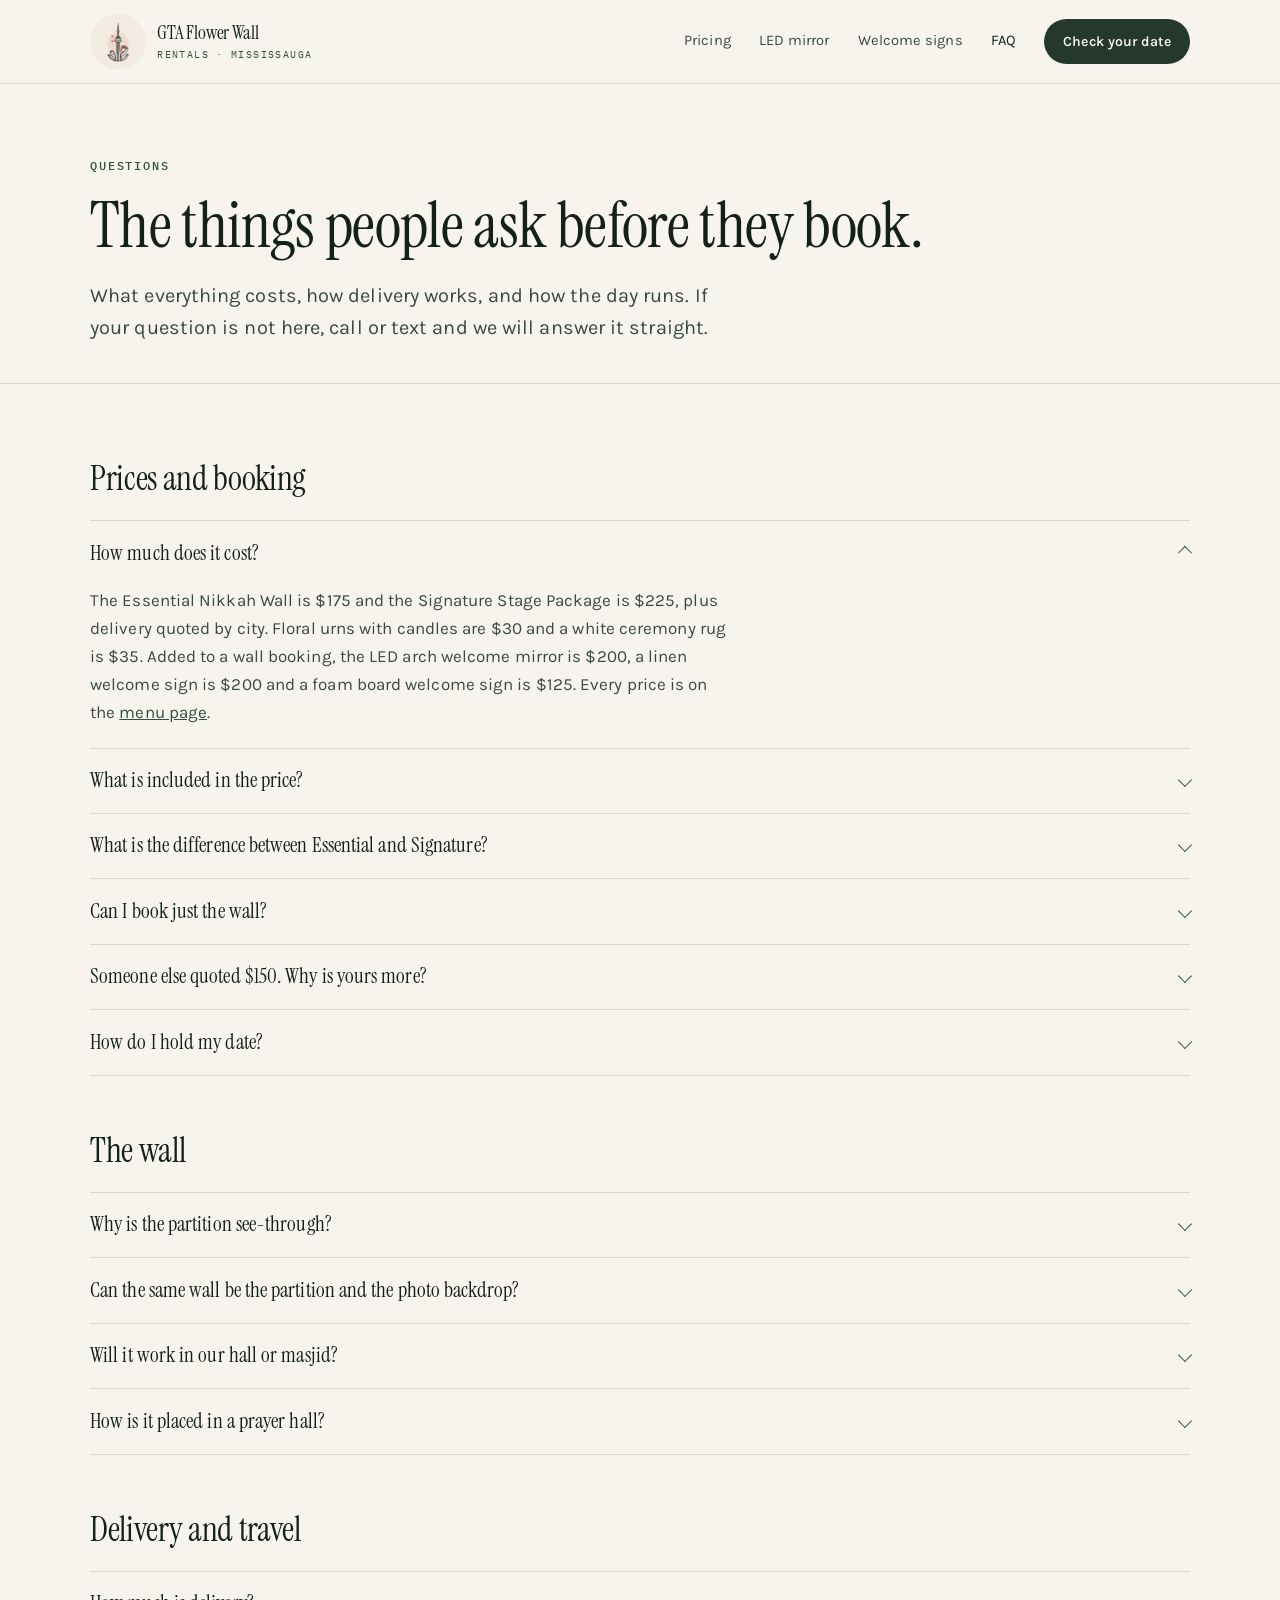
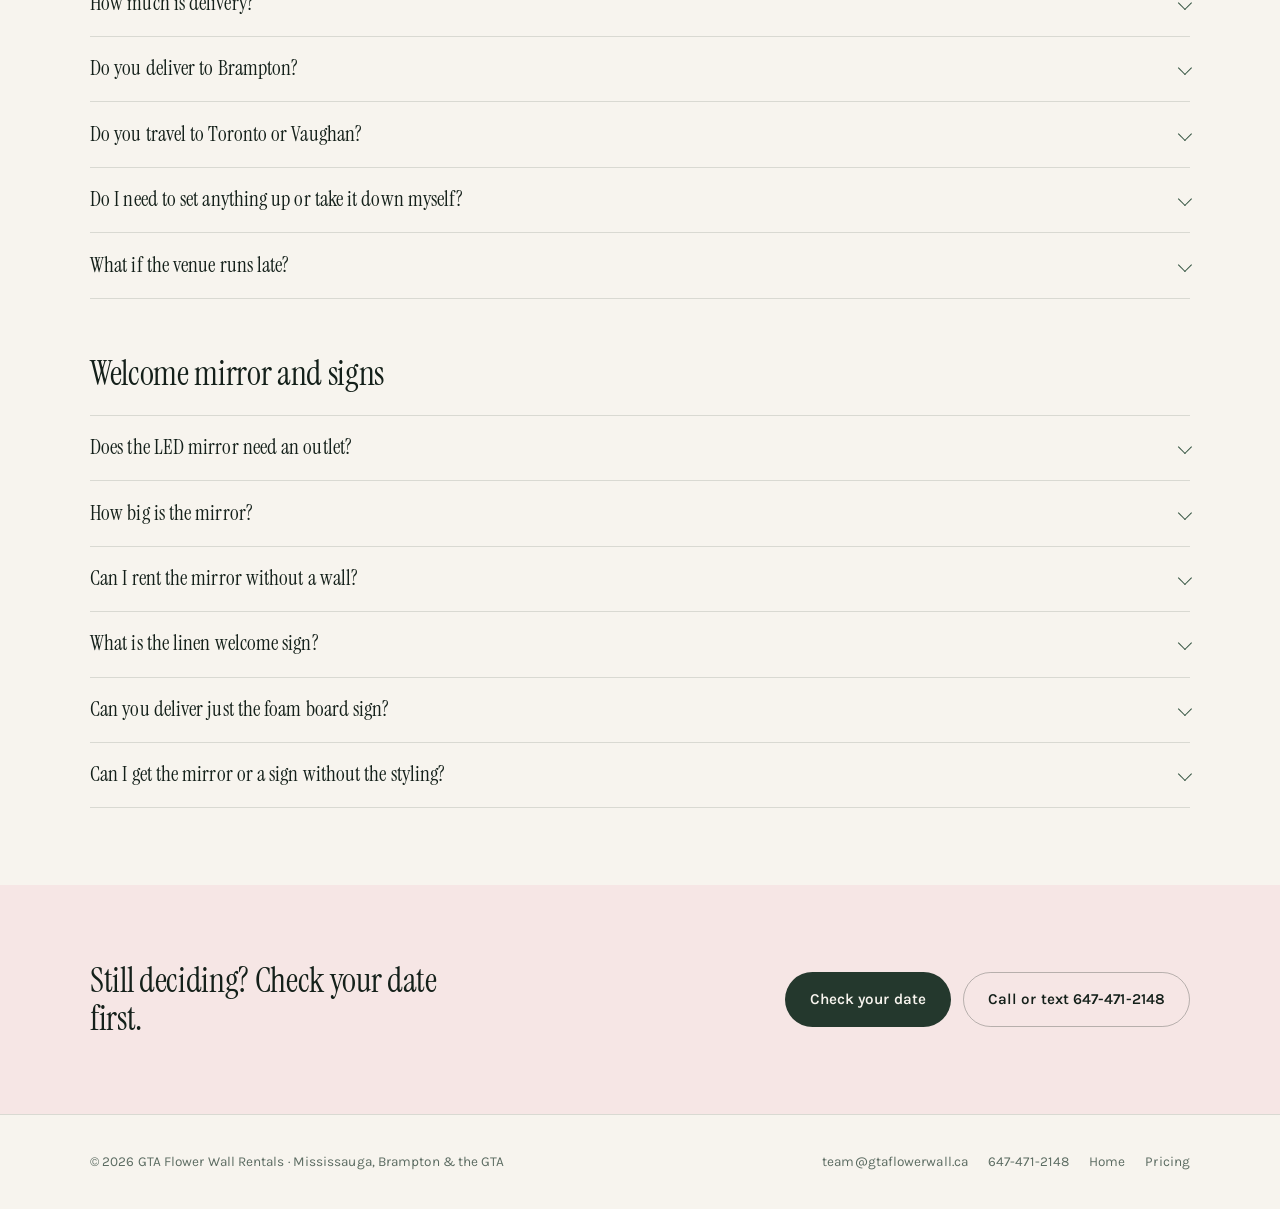
==== commit 1547aa04: "Quote delivery by city and add the linen welcome sign Delivery comes out of every published price: t" ====
--- a/faq.html
+++ b/faq.html
@@ -17,10 +17,10 @@
 <script src="./assets/track.js"></script>
 <script src="./assets/site.js" defer></script>
 <title>FAQ | Nikkah Backdrop Rental in Mississauga, Brampton &amp; the GTA</title>
-<meta name="description" content="Prices, delivery to Brampton and Toronto, why the partition is see-through, the LED welcome mirror, and how to hold your date. Nikkah backdrop rental in Mississauga and the GTA." />
+<meta name="description" content="Prices, how delivery is quoted, why the partition is see-through, the LED welcome mirror and welcome signs, and how to hold your date. Nikkah backdrop rental in Mississauga and the GTA." />
 <link rel="canonical" href="https://www.gtaflowerwall.ca/faq.html" />
 <meta property="og:title" content="FAQ — GTA Flower Wall Rentals" />
-<meta property="og:description" content="Prices, delivery and travel, the see-through partition, the LED welcome mirror, and how to hold your date." />
+<meta property="og:description" content="Prices, how delivery is quoted, the see-through partition, the LED welcome mirror and signs, and how to hold your date." />
 <meta property="og:image" content="https://www.gtaflowerwall.ca/assets/tier2-offcenter.webp" />
 <meta property="og:image:width" content="2000" />
 <meta property="og:image:height" content="2000" />
@@ -31,7 +31,7 @@
 <meta property="og:locale" content="en_CA" />
 <meta name="twitter:card" content="summary_large_image" />
 <meta name="twitter:title" content="FAQ — GTA Flower Wall Rentals" />
-<meta name="twitter:description" content="Prices, delivery and travel, the see-through partition, the LED welcome mirror, and how to hold your date." />
+<meta name="twitter:description" content="Prices, how delivery is quoted, the see-through partition, the LED welcome mirror and signs, and how to hold your date." />
 <meta name="twitter:image" content="https://www.gtaflowerwall.ca/assets/tier2-offcenter.webp" />
 <meta name="robots" content="index, follow, max-image-preview:large, max-snippet:-1" />
 <meta name="theme-color" content="#24382D" />
@@ -48,12 +48,12 @@
     {
       "@type": "Question",
       "name": "How much does it cost?",
-      "acceptedAnswer": { "@type": "Answer", "text": "The Essential Nikkah Wall is $200 and the Signature Stage Package is $250. Add-ons are the LED arch welcome mirror at $200, a foam board welcome sign at $125, floral urns with candles at $30 and a white ceremony rug at $35. Every price is on the menu page." }
+      "acceptedAnswer": { "@type": "Answer", "text": "The Essential Nikkah Wall is $175 and the Signature Stage Package is $225, plus delivery quoted by city. Floral urns with candles are $30 and a white ceremony rug is $35. Added to a wall booking, the LED arch welcome mirror is $200, a linen welcome sign is $200 and a foam board welcome sign is $125. Every price is on the menu page." }
     },
     {
       "@type": "Question",
       "name": "What is included in the price?",
-      "acceptedAnswer": { "@type": "Answer", "text": "Delivery, setup before the ceremony, and takedown at the end of the night, even when the venue runs past midnight. In Mississauga and Brampton that is all included, with nothing added on the day." }
+      "acceptedAnswer": { "@type": "Answer", "text": "Setup before the ceremony, and takedown at the end of the night, even when the venue runs past midnight. Delivery is quoted separately for your city, as one number before you book, so nothing is added on the day." }
     },
     {
       "@type": "Question",
@@ -63,7 +63,7 @@
     {
       "@type": "Question",
       "name": "Can I book just the wall?",
-      "acceptedAnswer": { "@type": "Answer", "text": "Yes. The wall on its own is $200. Everything else is optional." }
+      "acceptedAnswer": { "@type": "Answer", "text": "Yes. The wall on its own is $175 plus delivery. Everything else is optional." }
     },
     {
       "@type": "Question",
@@ -87,8 +87,8 @@
     },
     {
       "@type": "Question",
-      "name": "Will the wall damage the venue?",
-      "acceptedAnswer": { "@type": "Answer", "text": "No. It is freestanding on a narrow base, and nothing is fixed to walls, carpet or fittings. There is nothing to patch, unscrew or clean off after we leave." }
+      "name": "Will it work in our hall or masjid?",
+      "acceptedAnswer": { "@type": "Answer", "text": "Yes. It has been set up in masjid prayer halls, banquet halls and outdoors. It is freestanding on a narrow base, with nothing fixed to walls, carpet or fittings, so there is nothing to patch or clean off after we leave." }
     },
     {
       "@type": "Question",
@@ -97,13 +97,18 @@
     },
     {
       "@type": "Question",
+      "name": "How much is delivery?",
+      "acceptedAnswer": { "@type": "Answer", "text": "It depends on your city and venue. Send your date and we quote delivery as one number before you book. Setup and midnight takedown are always included in the price." }
+    },
+    {
+      "@type": "Question",
       "name": "Do you deliver to Brampton?",
-      "acceptedAnswer": { "@type": "Answer", "text": "Yes. Delivery, setup and takedown are free in Brampton, the same as in Mississauga." }
+      "acceptedAnswer": { "@type": "Answer", "text": "Yes. Mississauga and Brampton are home base. Delivery is quoted by city, the same as everywhere else." }
     },
     {
       "@type": "Question",
       "name": "Do you travel to Toronto or Vaughan?",
-      "acceptedAnswer": { "@type": "Answer", "text": "Yes. Outside Mississauga and Brampton we quote one all-in price with travel included, before you book. We travel to Toronto, Etobicoke, Scarborough, Oakville, Milton, Burlington, Hamilton, Vaughan, Markham, Richmond Hill, Caledon, Halton Hills, Ajax, Pickering, Whitby and Oshawa. We have set up at ISNA Canada in Mississauga and Artistic Decor Venue in Etobicoke." }
+      "acceptedAnswer": { "@type": "Answer", "text": "Yes. We cover Mississauga, Brampton, Toronto, Etobicoke, Scarborough, Oakville, Milton, Burlington, Hamilton, Vaughan, Markham, Richmond Hill, Caledon, Halton Hills, Ajax, Pickering, Whitby, Oshawa and Uxbridge. We have set up at ISNA Canada and Jame Masjid in Mississauga, Artistic Decor Venue in Etobicoke, and a farm in Uxbridge." }
     },
     {
       "@type": "Question",
@@ -128,17 +133,22 @@
     {
       "@type": "Question",
       "name": "Can I rent the mirror without a wall?",
-      "acceptedAnswer": { "@type": "Answer", "text": "Yes. On its own it is $275, delivered, styled, set up and taken down in Mississauga and Brampton. Further out, travel is folded into one price." }
-    },
-    {
-      "@type": "Question",
-      "name": "Can you deliver just the welcome sign?",
-      "acceptedAnswer": { "@type": "Answer", "text": "Not on its own. It comes styled with a wall or mirror booking for $125, or you can buy it for $140 and pick up the board and a flat-pack easel in Mississauga." }
-    },
-    {
-      "@type": "Question",
-      "name": "Can I get the mirror or sign without the styling?",
-      "acceptedAnswer": { "@type": "Answer", "text": "The mirror, and the sign when it comes with a booking, always arrive styled with florals, LED pillar candles, a gold lantern, greenery and chiffon. There is no bare version." }
+      "acceptedAnswer": { "@type": "Answer", "text": "Yes. On its own it is $225 plus delivery, styled, set up and taken down the same night." }
+    },
+    {
+      "@type": "Question",
+      "name": "What is the linen welcome sign?",
+      "acceptedAnswer": { "@type": "Answer", "text": "A 5 ft gold frame draped in linen, with your names and date on the fabric and styling at the base. It is $200 added to a wall booking or $250 plus delivery on its own. You keep the linen panel, and the frame comes back at takedown." }
+    },
+    {
+      "@type": "Question",
+      "name": "Can you deliver just the foam board sign?",
+      "acceptedAnswer": { "@type": "Answer", "text": "Yes. It is $140 plus delivery, styled and set up, and the easel comes back at takedown. Or buy it for $140 and pick up the board and a flat-pack easel in Mississauga to keep." }
+    },
+    {
+      "@type": "Question",
+      "name": "Can I get the mirror or a sign without the styling?",
+      "acceptedAnswer": { "@type": "Answer", "text": "The mirror and both signs always arrive styled with florals, LED pillar candles, a gold lantern, greenery and chiffon. Only pickup foam boards come unstyled." }
     }
   ]
 }
@@ -166,7 +176,7 @@
     <nav class="nav">
       <a href="./menu.html">Pricing</a>
       <a href="./led-mirror.html">LED mirror</a>
-      <a href="./welcome-sign.html">Welcome sign</a>
+      <a href="./welcome-sign.html">Welcome signs</a>
       <a href="./faq.html" aria-current="page">FAQ</a>
       <a class="btn btn-primary" href="./#book">Check your date</a>
     </nav>
@@ -177,7 +187,7 @@
   <nav class="mobile-nav" id="mobileNav">
     <a href="./menu.html">Pricing</a>
     <a href="./led-mirror.html">LED mirror</a>
-    <a href="./welcome-sign.html">Welcome sign</a>
+    <a href="./welcome-sign.html">Welcome signs</a>
     <a href="./faq.html" aria-current="page">FAQ</a>
     <a href="./#book">Check your date</a>
   </nav>
@@ -190,7 +200,7 @@
     <div class="wrap">
       <p class="eyebrow">Questions</p>
       <h1>The things people ask before they book.</h1>
-      <p class="lede">What everything costs, how far we travel, and how the day runs. If your question is not here, call or text and we will answer it straight.</p>
+      <p class="lede">What everything costs, how delivery works, and how the day runs. If your question is not here, call or text and we will answer it straight.</p>
     </div>
   </section>
 
@@ -204,14 +214,14 @@
           <details open>
             <summary>How much does it cost?</summary>
             <div class="answer">
-              <p>The Essential Nikkah Wall is $200 and the Signature Stage Package is $250. Add-ons are the LED arch welcome mirror at $200, a foam board welcome sign at $125, floral urns with candles at $30 and a white ceremony rug at $35. Every price is on the <a href="./menu.html">menu page</a>.</p>
+              <p>The Essential Nikkah Wall is $175 and the Signature Stage Package is $225, plus delivery quoted by city. Floral urns with candles are $30 and a white ceremony rug is $35. Added to a wall booking, the LED arch welcome mirror is $200, a linen welcome sign is $200 and a foam board welcome sign is $125. Every price is on the <a href="./menu.html">menu page</a>.</p>
             </div>
           </details>
 
           <details>
             <summary>What is included in the price?</summary>
             <div class="answer">
-              <p>Delivery, setup before the ceremony, and takedown at the end of the night, even when the venue runs past midnight. In Mississauga and Brampton that is all included, with nothing added on the day.</p>
+              <p>Setup before the ceremony, and takedown at the end of the night, even when the venue runs past midnight. Delivery is quoted separately for your city, as one number before you book, so nothing is added on the day.</p>
             </div>
           </details>
 
@@ -225,7 +235,7 @@
           <details>
             <summary>Can I book just the wall?</summary>
             <div class="answer">
-              <p>Yes. The wall on its own is $200. Everything else is optional.</p>
+              <p>Yes. The wall on its own is $175 plus delivery. Everything else is optional.</p>
             </div>
           </details>
 
@@ -265,9 +275,9 @@
           </details>
 
           <details>
-            <summary>Will the wall damage the venue?</summary>
-            <div class="answer">
-              <p>No. It is freestanding on a narrow base, and nothing is fixed to walls, carpet or fittings. There is nothing to patch, unscrew or clean off after we leave.</p>
+            <summary>Will it work in our hall or masjid?</summary>
+            <div class="answer">
+              <p>Yes. It has been set up in masjid prayer halls, banquet halls and outdoors. It is freestanding on a narrow base, with nothing fixed to walls, carpet or fittings, so there is nothing to patch or clean off after we leave.</p>
             </div>
           </details>
 
@@ -286,18 +296,24 @@
         <div class="faq">
 
           <details>
+            <summary>How much is delivery?</summary>
+            <div class="answer">
+              <p>It depends on your city and venue. Send your date and we quote delivery as one number before you book. Setup and midnight takedown are always included in the price.</p>
+            </div>
+          </details>
+
+          <details>
             <summary>Do you deliver to Brampton?</summary>
             <div class="answer">
-              <p>Yes. Delivery, setup and takedown are free in Brampton, the same as in Mississauga.</p>
+              <p>Yes. Mississauga and Brampton are home base. Delivery is quoted by city, the same as everywhere else.</p>
             </div>
           </details>
 
           <details>
             <summary>Do you travel to Toronto or Vaughan?</summary>
             <div class="answer">
-              <p>Yes. Outside Mississauga and Brampton we quote one all-in price with travel included, before you book.</p>
-              <p>We travel to Toronto, Etobicoke, Scarborough, Oakville, Milton, Burlington, Hamilton, Vaughan, Markham, Richmond Hill, Caledon, Halton Hills, Ajax, Pickering, Whitby and Oshawa.</p>
-              <p>We have set up at ISNA Canada in Mississauga and Artistic Decor Venue in Etobicoke.</p>
+              <p>Yes. We cover Mississauga, Brampton, Toronto, Etobicoke, Scarborough, Oakville, Milton, Burlington, Hamilton, Vaughan, Markham, Richmond Hill, Caledon, Halton Hills, Ajax, Pickering, Whitby, Oshawa and Uxbridge.</p>
+              <p>We have set up at ISNA Canada and Jame Masjid in Mississauga, Artistic Decor Venue in Etobicoke, and a farm in Uxbridge.</p>
             </div>
           </details>
 
@@ -319,7 +335,7 @@
       </div>
 
       <div class="faq-group">
-        <h2>Welcome mirror and sign</h2>
+        <h2>Welcome mirror and signs</h2>
         <div class="faq">
 
           <details>
@@ -339,21 +355,28 @@
           <details>
             <summary>Can I rent the mirror without a wall?</summary>
             <div class="answer">
-              <p>Yes. On its own it is $275, delivered, styled, set up and taken down in Mississauga and Brampton. Further out, travel is folded into one price.</p>
-            </div>
-          </details>
-
-          <details>
-            <summary>Can you deliver just the welcome sign?</summary>
-            <div class="answer">
-              <p>Not on its own. It comes styled with a wall or mirror booking for $125, or you can buy it for $140 and pick up the board and a flat-pack easel in Mississauga. <a href="./welcome-sign.html">See the sign</a>.</p>
-            </div>
-          </details>
-
-          <details>
-            <summary>Can I get the mirror or sign without the styling?</summary>
-            <div class="answer">
-              <p>The mirror, and the sign when it comes with a booking, always arrive styled with florals, LED pillar candles, a gold lantern, greenery and chiffon. There is no bare version.</p>
+              <p>Yes. On its own it is $225 plus delivery, styled, set up and taken down the same night.</p>
+            </div>
+          </details>
+
+          <details>
+            <summary>What is the linen welcome sign?</summary>
+            <div class="answer">
+              <p>A 5 ft gold frame draped in linen, with your names and date on the fabric and styling at the base. It is $200 added to a wall booking or $250 plus delivery on its own. You keep the linen panel, and the frame comes back at takedown. <a href="./welcome-sign.html#linen">See the linen sign</a>.</p>
+            </div>
+          </details>
+
+          <details>
+            <summary>Can you deliver just the foam board sign?</summary>
+            <div class="answer">
+              <p>Yes. It is $140 plus delivery, styled and set up, and the easel comes back at takedown. Or buy it for $140 and pick up the board and a flat-pack easel in Mississauga to keep. <a href="./welcome-sign.html#foam-board">See the foam board</a>.</p>
+            </div>
+          </details>
+
+          <details>
+            <summary>Can I get the mirror or a sign without the styling?</summary>
+            <div class="answer">
+              <p>The mirror and both signs always arrive styled with florals, LED pillar candles, a gold lantern, greenery and chiffon. Only pickup foam boards come unstyled.</p>
             </div>
           </details>
 
--- a/assets/site.css
+++ b/assets/site.css
@@ -165,12 +165,13 @@
   display:grid; grid-template-columns:.85fr 1.15fr; gap:clamp(2rem,5vw,4rem); align-items:start;
   padding-block:clamp(2.5rem,6vw,4.5rem) var(--gap);
 }
-.product h1{margin-top:1rem; font-size:clamp(2.2rem,1.5rem + 3vw,3.6rem); line-height:1.05}
+.product h1,.product h2{margin-top:1rem; font-size:clamp(2.2rem,1.5rem + 3vw,3.6rem); line-height:1.05}
 .product .lede{margin-top:1.2rem}
 .product-art{margin:0; position:sticky; top:7rem}
 .product-art img{width:100%; aspect-ratio:2/3; object-fit:cover; border:1px solid var(--rule); border-radius:2px}
 .product-art figcaption{margin-top:.7rem; font-size:.82rem; color:#5B6B61}
-.prices{display:grid; grid-template-columns:1fr 1fr; gap:1rem; margin-top:1.75rem}
+/* auto-fit: two price boxes on the mirror, three on the foam board */
+.prices{display:grid; grid-template-columns:repeat(auto-fit,minmax(11.5rem,1fr)); gap:1rem; margin-top:1.75rem}
 .price-box{background:var(--paper); border:1px solid var(--rule); border-radius:2px; padding:1.1rem 1.25rem 1.2rem}
 .price-box .amount{display:block; font-family:var(--mono); font-size:2.3rem; letter-spacing:-.03em; line-height:1; margin-top:.55rem}
 .price-box p{margin-top:.6rem; font-size:.9rem; line-height:1.5; color:#3A4A41}
@@ -181,7 +182,6 @@
   .product-art{position:static}
   .product-art img{aspect-ratio:4/5}
 }
-@media (max-width:520px){ .prices{grid-template-columns:1fr} }
 
 /* ── faq accordions ─────────────────────────────────────── */
 .faq{border-top:1px solid var(--rule)}
